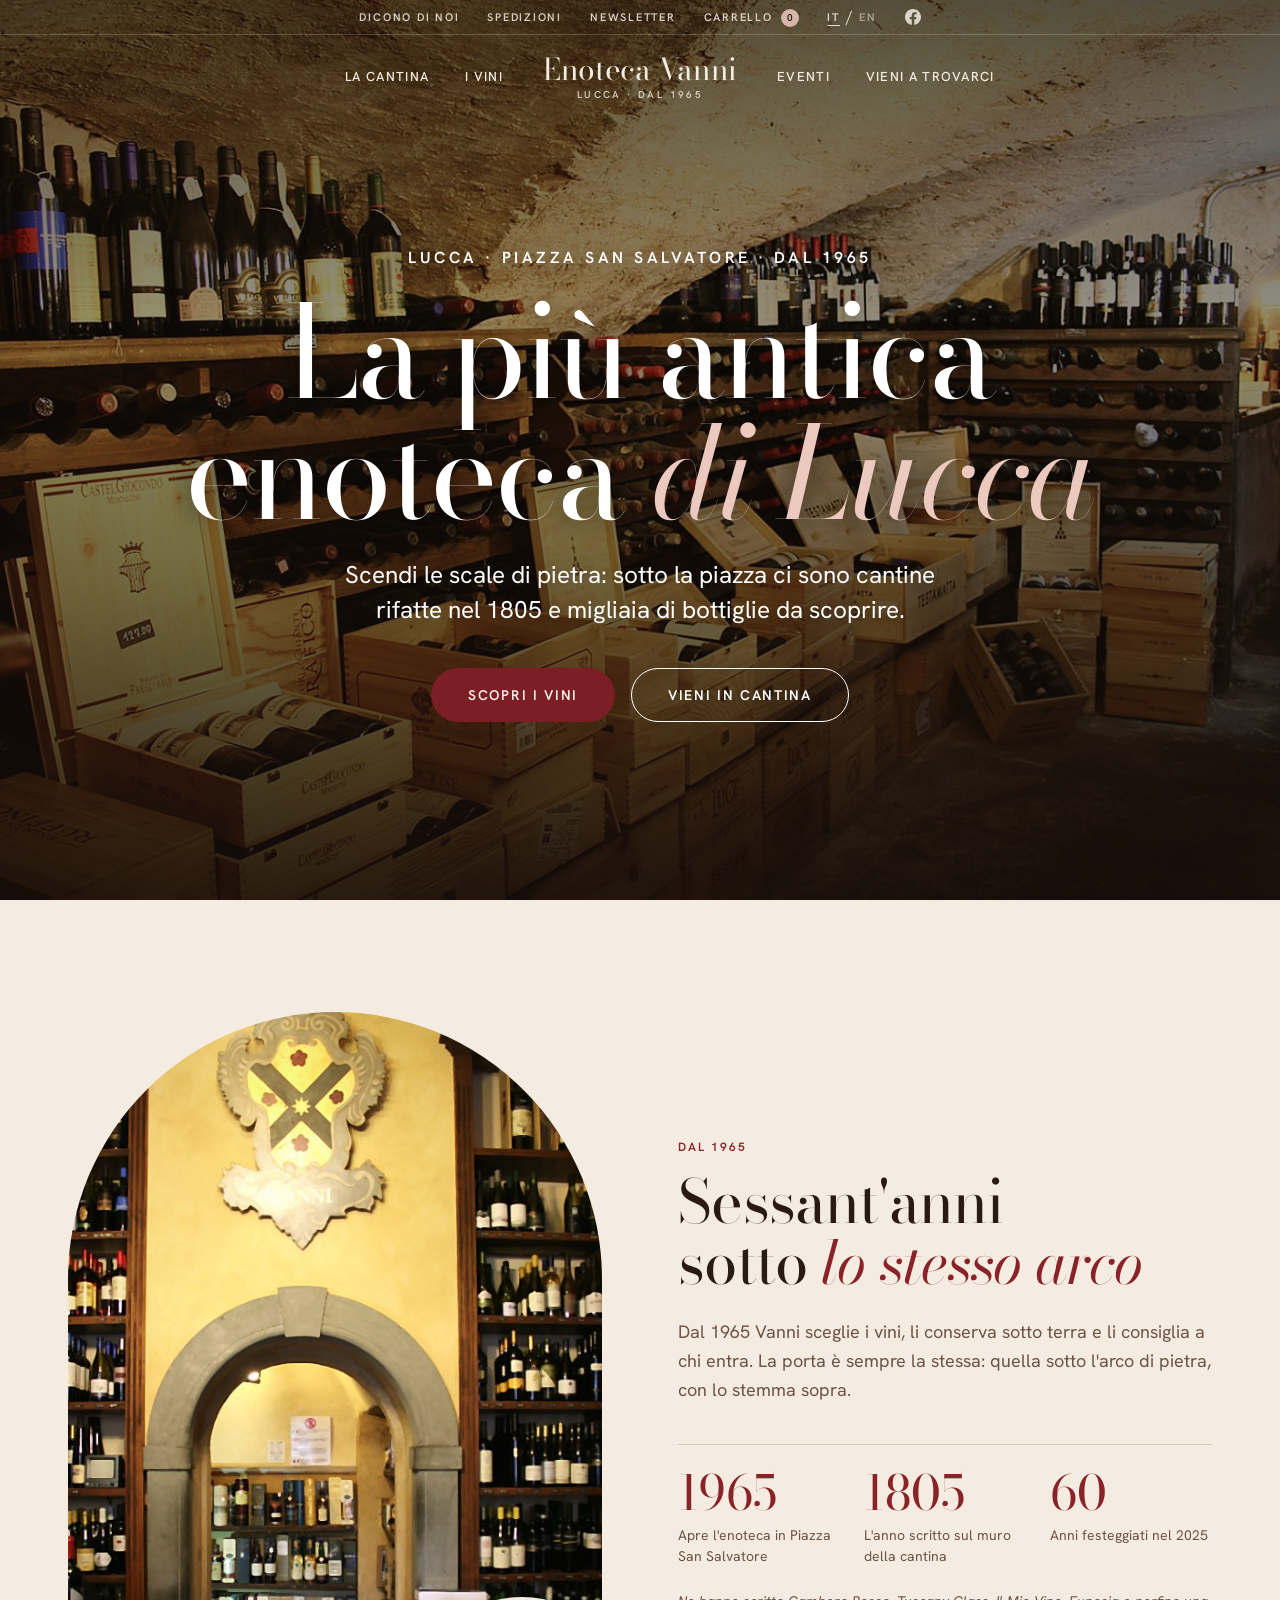
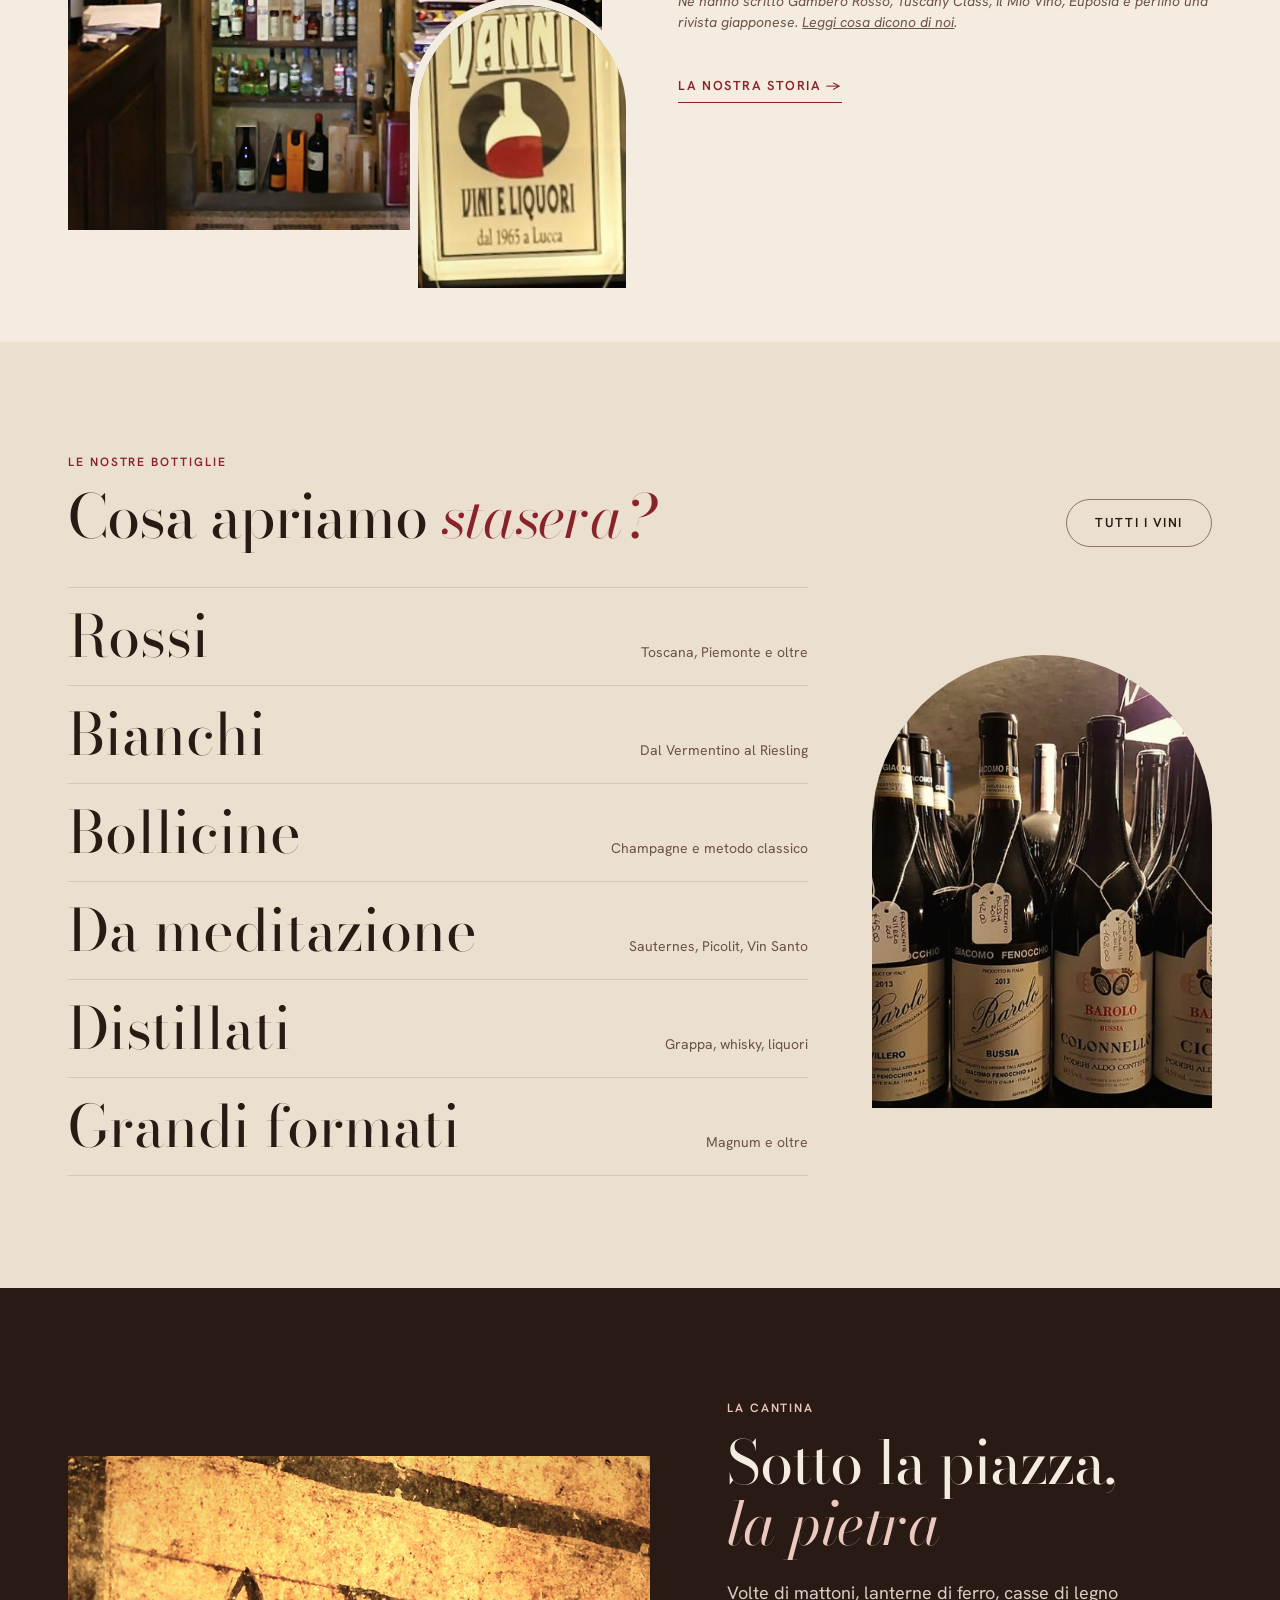
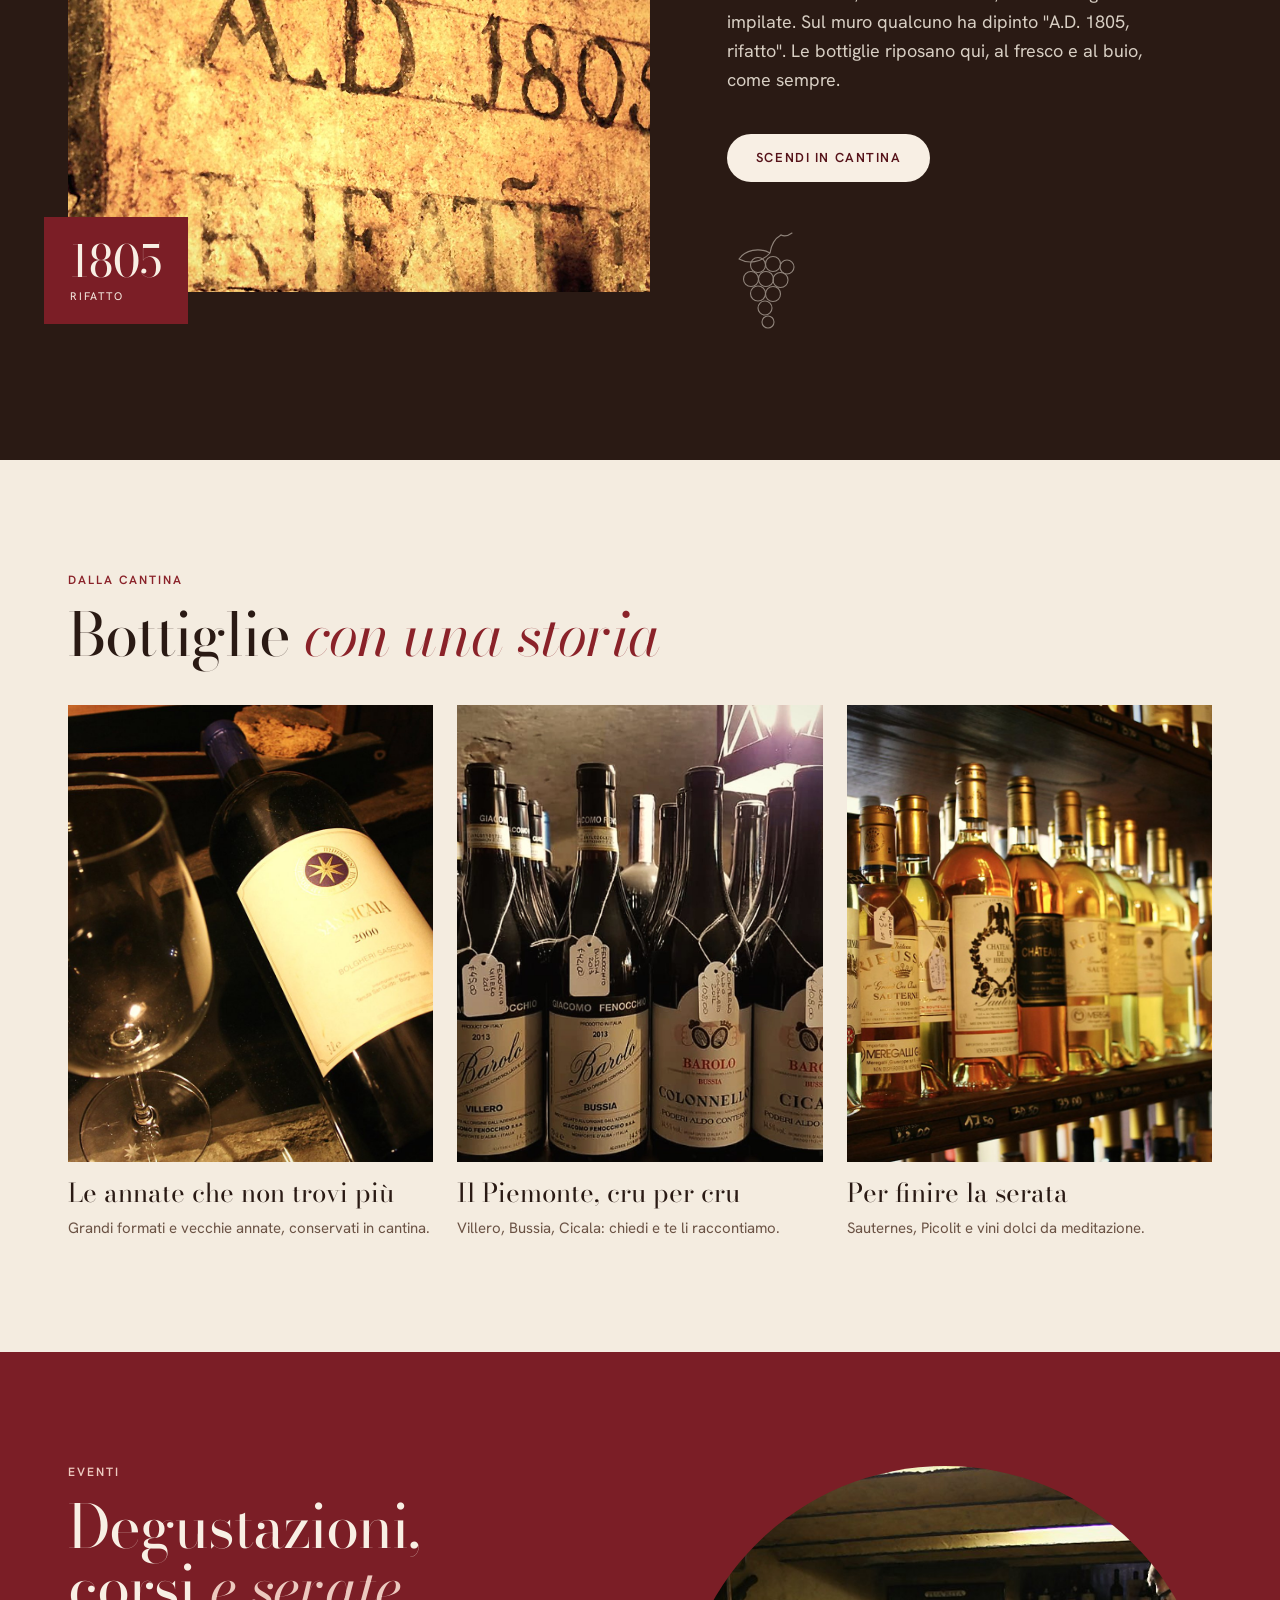
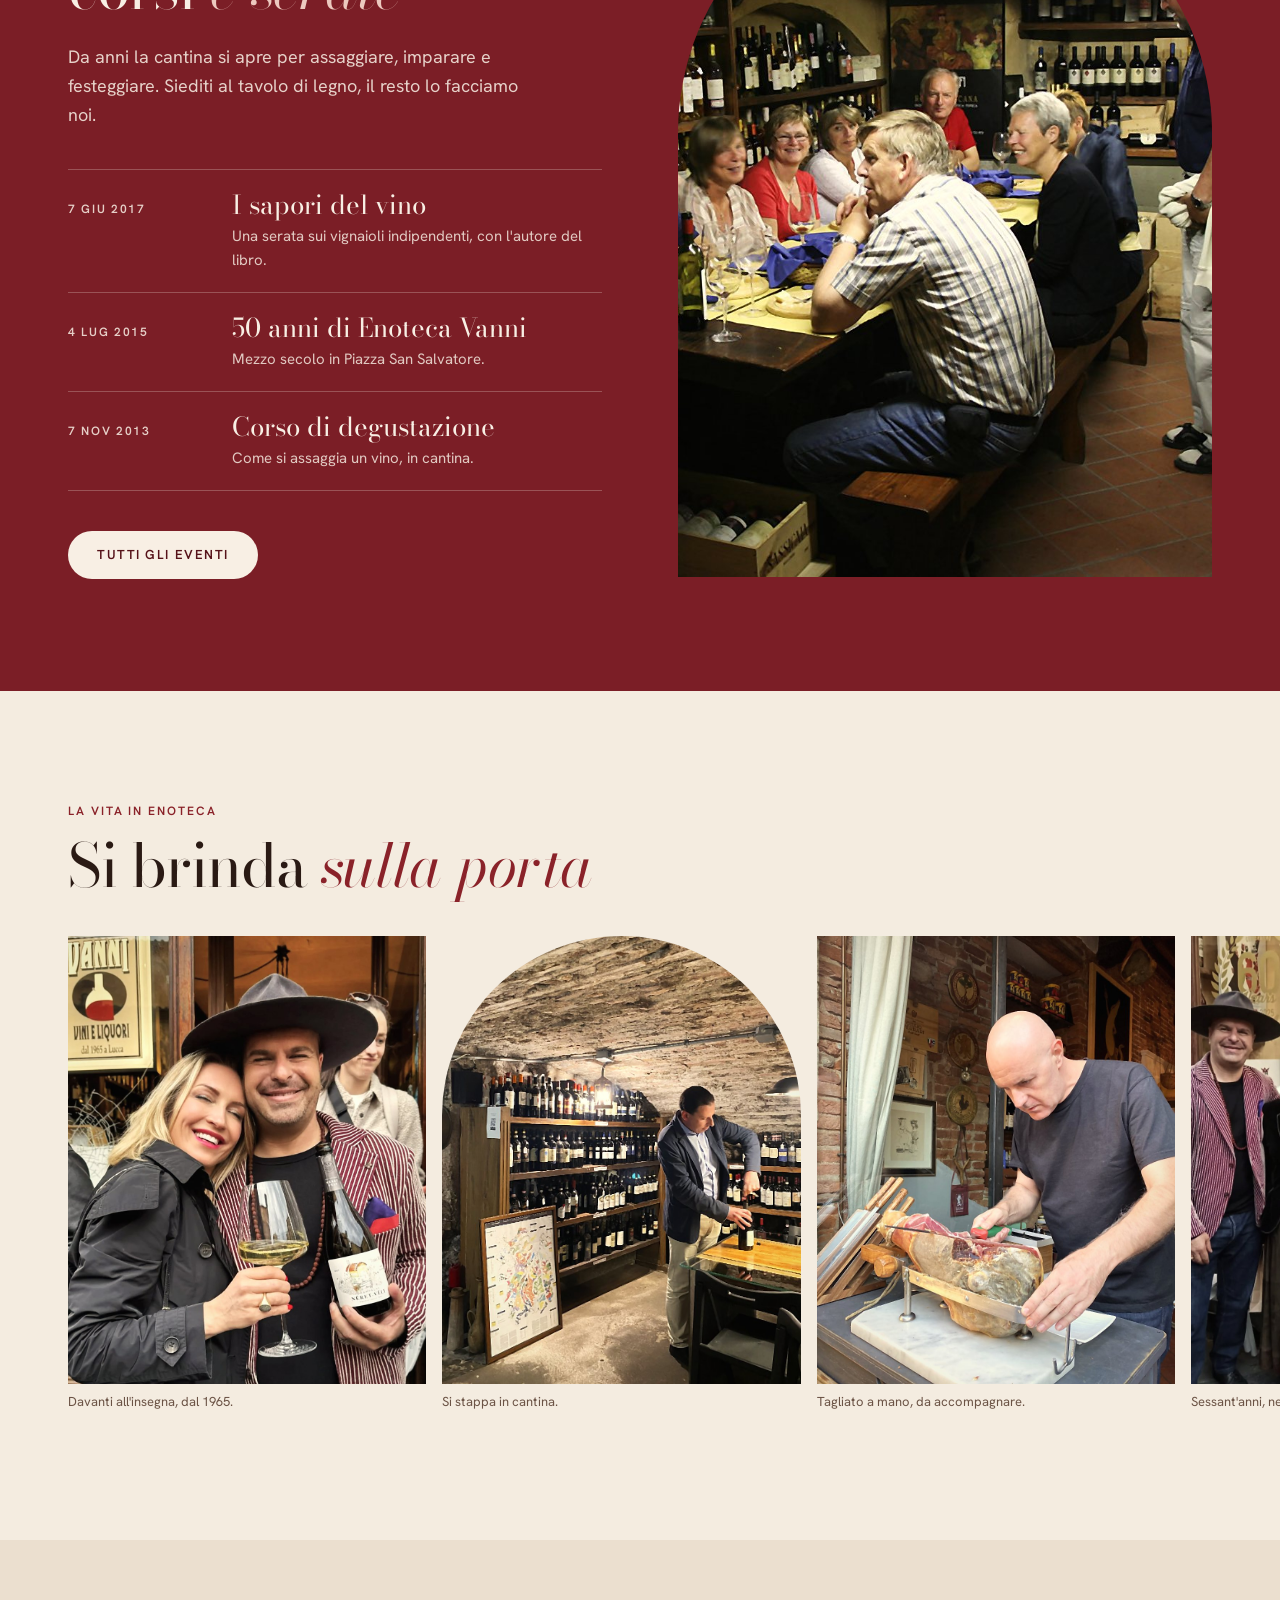
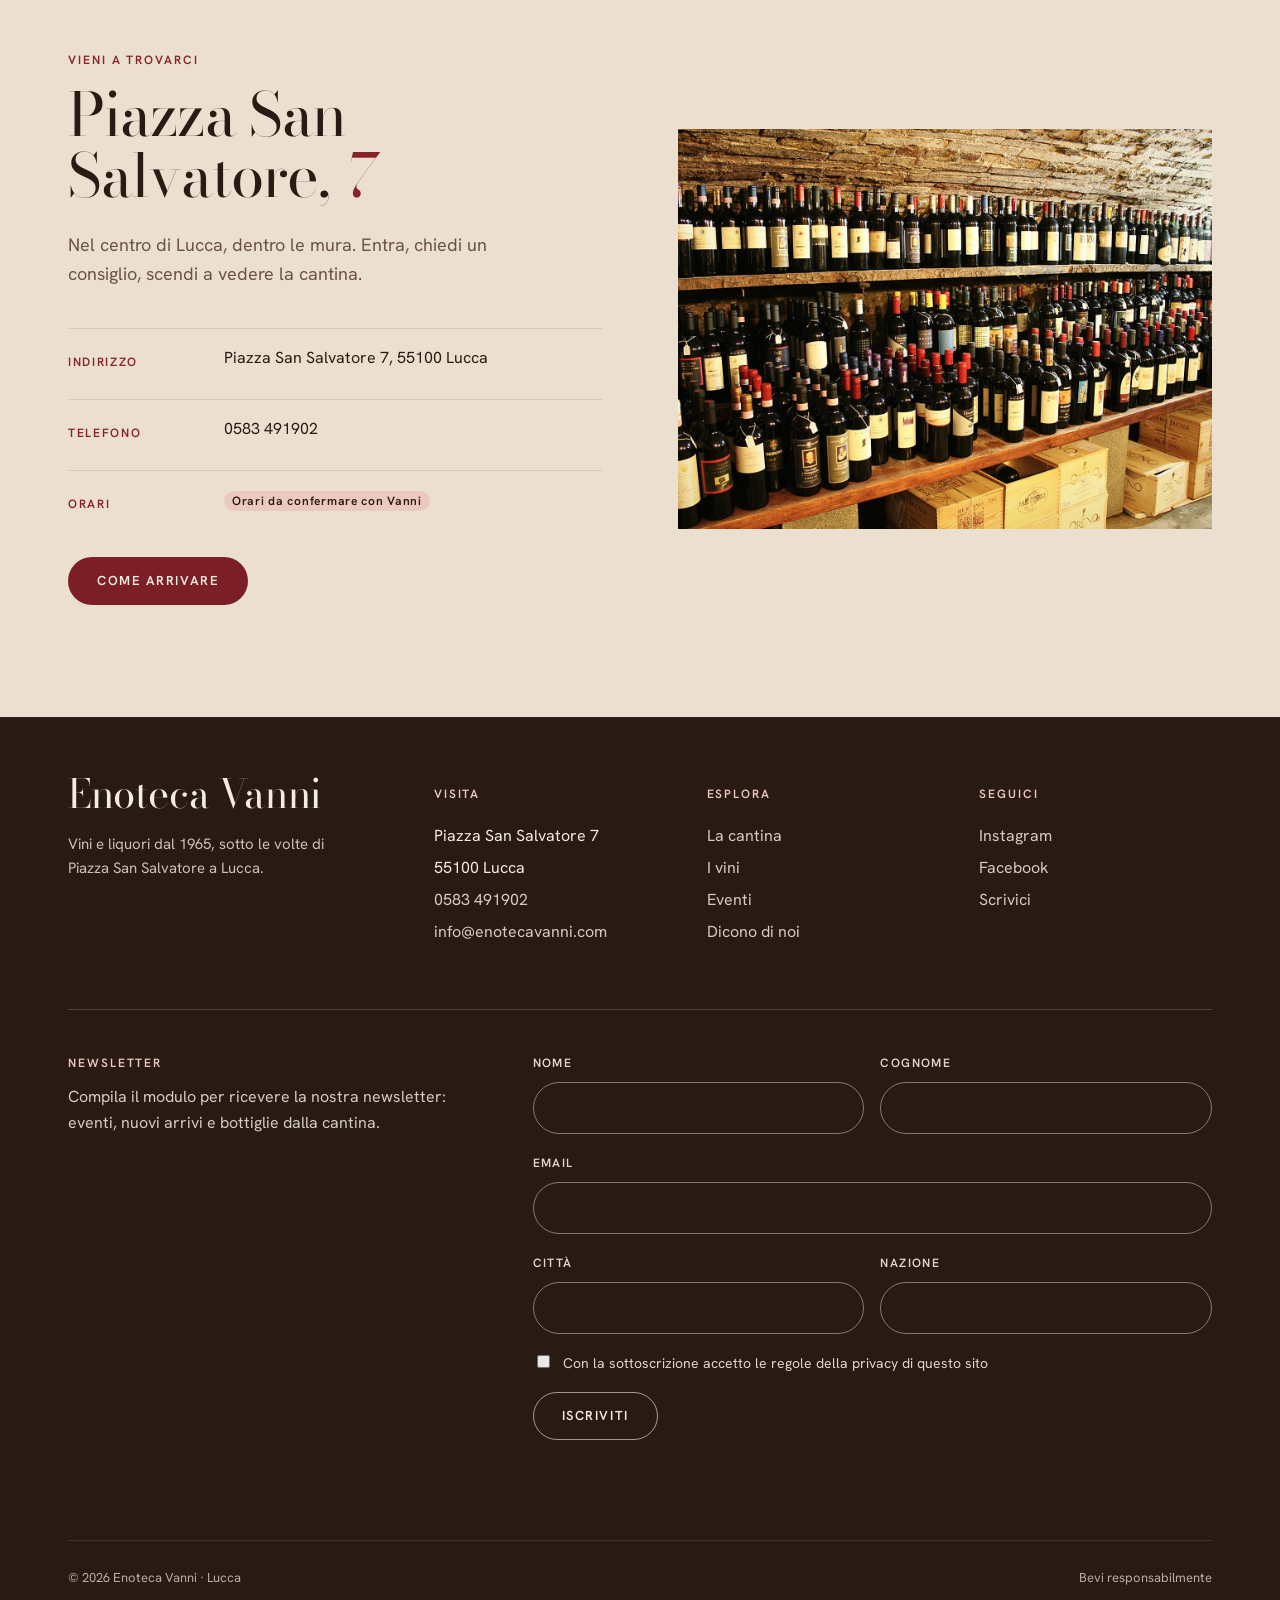
==== index.html @ 13c8f521 "Enoteca Vanni website" ====
<!DOCTYPE html>

<html lang="it" translate="no">
<head>
<meta charset="utf-8"/>
<meta content="width=device-width, initial-scale=1" name="viewport"/><meta content="notranslate" name="google"/>
<title data-t="t1">Enoteca Vanni · La più antica enoteca di Lucca, dal 1965</title>
<meta content="Vini e liquori dal 1965 in Piazza San Salvatore, Lucca. Cantine sotterranee rifatte nel 1805, degustazioni ed eventi." data-ta-content="t2" name="description"/>
<meta content="#2a1a14" name="theme-color"/>
<link href="https://fonts.googleapis.com" rel="preconnect"/><link crossorigin="" href="https://fonts.gstatic.com" rel="preconnect"/><link href="https://fonts.googleapis.com/css2?family=Bodoni+Moda:ital,opsz,wght@0,6..96,400..600;1,6..96,400..600&amp;family=Hanken+Grotesk:wght@400;500;600&amp;display=swap" rel="stylesheet"/>
<link href="css/styles.css?v=7" rel="stylesheet"/>
</head>
<body>
<a class="sr-only" data-t="t3" href="#main">Vai al contenuto</a>
<header class="site-header">
<div class="topbar">
<div class="wrap">
<a data-t="t4" href="dicono-di-noi.html">Dicono di noi</a>
<a data-t="t5" href="vini.html#spedizioni">Spedizioni</a>
<a data-t="t6" href="#newsletter">Newsletter</a>
<a class="cart" data-t="t7" href="vini.html#spedizioni">Carrello <span class="cart__count" data-cart-count="">0</span></a>
<span class="langswitch" role="group" aria-label="Language"><a class="lang" href="#" data-lang-set="it" lang="it" title="Italiano">IT</a><span aria-hidden="true">/</span><a class="lang" href="#" data-lang-set="en" lang="en" title="English">EN</a></span>
      <a class="social" href="https://www.facebook.com/people/Enoteca-Vanni/100034903287218/" target="_blank" rel="noopener" aria-label="Facebook" title="Facebook"><svg viewBox="0 0 24 24" width="16" height="16" aria-hidden="true" focusable="false"><path fill="currentColor" d="M24 12.07C24 5.4 18.63 0 12 0S0 5.4 0 12.07c0 6.02 4.39 11.02 10.13 11.93v-8.44H7.08v-3.49h3.05V9.41c0-3.02 1.79-4.69 4.53-4.69 1.31 0 2.69.24 2.69.24v2.97h-1.52c-1.49 0-1.96.93-1.96 1.88v2.26h3.33l-.53 3.49h-2.8V24C19.61 23.09 24 18.09 24 12.07z"/></svg></a>
</div>
</div>
<div class="wrap mainbar">
<nav aria-label="Principale" class="nav" data-ta-aria-label="t10" id="nav">
<div class="nav__side nav__side--left"><a data-t="t11" href="cantina.html">La cantina</a><a data-t="t12" href="vini.html">I vini</a></div>
<div class="nav__side nav__side--right"><a data-t="t13" href="eventi.html">Eventi</a><a data-t="t14" href="visita.html">Vieni a trovarci</a></div>
<div class="nav__util"><a data-t="t4" href="dicono-di-noi.html">Dicono di noi</a><a data-t="t5" href="vini.html#spedizioni">Spedizioni</a><a data-t="t6" href="#newsletter">Newsletter</a><a data-t="t15" href="vini.html#spedizioni">Carrello</a></div>
      <div class="nav__util nav__util--lang"><a class="lang" href="#" data-lang-set="it" lang="it">Italiano</a><a class="lang" href="#" data-lang-set="en" lang="en">English</a><a class="social" href="https://www.facebook.com/people/Enoteca-Vanni/100034903287218/" target="_blank" rel="noopener" aria-label="Facebook"><svg viewBox="0 0 24 24" width="16" height="16" aria-hidden="true" focusable="false"><path fill="currentColor" d="M24 12.07C24 5.4 18.63 0 12 0S0 5.4 0 12.07c0 6.02 4.39 11.02 10.13 11.93v-8.44H7.08v-3.49h3.05V9.41c0-3.02 1.79-4.69 4.53-4.69 1.31 0 2.69.24 2.69.24v2.97h-1.52c-1.49 0-1.96.93-1.96 1.88v2.26h3.33l-.53 3.49h-2.8V24C19.61 23.09 24 18.09 24 12.07z"/></svg></a></div>
</nav>
<a aria-label="Enoteca Vanni, home" class="brand" data-ta-aria-label="t16" href="index.html">
<span class="brand__name" data-t="t17">Enoteca Vanni</span>
<span class="brand__since" data-t="t18">Lucca · dal 1965</span>
</a>
<button aria-controls="nav" aria-expanded="false" aria-label="Menu" class="nav-toggle" data-ta-aria-label="t19"><span></span><span></span><span></span></button>
</div>
</header>
<main id="main">
<section class="hero">
<div aria-hidden="true" class="hero__slides">
<img alt="" class="is-active" src="images/volte-cantina.jpg"/>
<img alt="" src="images/corridoio.jpg"/>
<img alt="" src="images/sassicaia-lanterna.jpg"/>
</div>
<svg aria-hidden="true" class="hero__illus" height="170" style="" width="90"><use href="images/illustrations.svg#lantern"></use></svg>
<div class="hero__inner">
<div class="wrap">
<div class="hero__content">
<p class="eyebrow" data-t="t20">Lucca · Piazza San Salvatore · dal 1965</p>
<h1 class="display-xl" data-t="t21">La più antica enoteca <em>di Lucca</em></h1>
<p class="lede" data-t="t22">Scendi le scale di pietra: sotto la piazza ci sono cantine rifatte nel 1805 e migliaia di bottiglie da scoprire.
          </p>
<div class="btn-row">
<a class="btn btn--primary" data-t="t23" href="vini.html">Scopri i vini</a>
<a class="btn btn--light" data-t="t24" href="cantina.html">Vieni in cantina</a>
</div>
</div>
</div>
</div>
<div class="hero__meta" data-t="t25">Vini e liquori<br/>Cantine A.D. 1805<br/>Degustazioni ed eventi</div>
</section>
<section class="section">
<div class="wrap split">
<div class="arch-pair reveal">
<div class="arch arch--tall"><img alt="L'arco in pietra con lo stemma Vanni, dentro l'enoteca" data-ta-alt="t26" loading="lazy" src="images/arco-stemma.jpg"/></div>
<div class="arch arch--small"><img alt="L'insegna Vanni, vini e liquori dal 1965 a Lucca" data-ta-alt="t27" loading="lazy" src="images/insegna-dettaglio.jpg"/></div>
</div>
<div class="reveal">
<p class="eyebrow" data-t="t28">Dal 1965</p>
<h2 class="display-l" data-t="t29">Sessant'anni sotto <em>lo stesso arco</em></h2>
<div class="body-copy">
<p class="lede" data-t="t30">Dal 1965 Vanni sceglie i vini, li conserva sotto terra e li consiglia a chi entra. La porta è sempre la stessa: quella sotto l'arco di pietra, con lo stemma sopra.</p>
</div>
<dl class="facts">
<div><dt>1965</dt><dd data-t="t31">Apre l'enoteca in Piazza San Salvatore</dd></div>
<div><dt>1805</dt><dd data-t="t32">L'anno scritto sul muro della cantina</dd></div>
<div><dt>60</dt><dd data-t="t33">Anni festeggiati nel 2025</dd></div>
</dl>
<p class="press-note" data-t="t34">Ne hanno scritto Gambero Rosso, Tuscany Class, Il Mio Vino, Euposia e perfino una rivista giapponese. <a href="dicono-di-noi.html">Leggi cosa dicono di noi</a>.</p>
<div class="btn-row"><a class="link" data-t="t35" href="cantina.html">La nostra storia →</a></div>
</div>
</div>
</section>
<section class="section section--sunken">
<div class="wrap">
<div class="section-head reveal">
<div>
<p class="eyebrow" data-t="t36">Le nostre bottiglie</p>
<h2 class="display-l" data-t="t37">Cosa apriamo <em>stasera?</em></h2>
</div>
<a class="btn btn--outline" data-t="t38" href="vini.html">Tutti i vini</a>
</div>
<div class="collections">
<ul class="collections__list">
<li><a data-alt="Barolo con i cartellini scritti a mano" data-img="images/barolo.jpg" href="vini.html#rossi"><span class="collections__name" data-t="t39">Rossi</span><span class="collections__note" data-t="t40">Toscana, Piemonte e oltre</span></a></li>
<li><a data-alt="Scaffali di bianchi" data-img="images/bianchi.jpg" href="vini.html#bianchi"><span class="collections__name" data-t="t41">Bianchi</span><span class="collections__note" data-t="t42">Dal Vermentino al Riesling</span></a></li>
<li><a data-alt="Un brindisi con Champagne davanti all'enoteca" data-img="images/insegna-1965.jpg" href="vini.html#bollicine"><span class="collections__name" data-t="t43">Bollicine</span><span class="collections__note" data-t="t44">Champagne e metodo classico</span></a></li>
<li><a data-alt="Sauternes e vini dolci" data-img="images/sauternes.jpg" href="vini.html#meditazione"><span class="collections__name" data-t="t45">Da meditazione</span><span class="collections__note" data-t="t46">Sauternes, Picolit, Vin Santo</span></a></li>
<li><a data-alt="Botti di whisky e casse di legno in cantina" data-img="images/botti-e-casse.jpg" href="vini.html#distillati"><span class="collections__name" data-t="t47">Distillati</span><span class="collections__note" data-t="t48">Grappa, whisky, liquori</span></a></li>
<li><a data-alt="Un grande formato di Sassoalloro" data-img="images/grande-formato.jpg" href="vini.html#grandi-formati"><span class="collections__name" data-t="t49">Grandi formati</span><span class="collections__note" data-t="t50">Magnum e oltre</span></a></li>
</ul>
<div class="collections__preview">
<div class="arch"><img alt="Barolo con i cartellini scritti a mano" data-preview="" data-ta-alt="t51" loading="lazy" src="images/barolo.jpg"/></div>
</div>
</div>
</div>
</section>
<section class="section section--dark cellar">
<div class="wrap split split--wide-left">
<div class="cellar__img reveal">
<img alt="La scritta A.D. 1805 dipinta sul muro della cantina" data-ta-alt="t52" loading="lazy" src="images/cantina-1805.jpg"/>
<div class="cellar__stamp" data-t="t53">1805<small>Rifatto</small></div>
</div>
<div class="reveal">
<p class="eyebrow" data-t="t11">La cantina</p>
<h2 class="display-l" data-t="t54">Sotto la piazza, <em>la pietra</em></h2>
<p class="lede" data-t="t55">Volte di mattoni, lanterne di ferro, casse di legno impilate. Sul muro qualcuno ha dipinto "A.D. 1805, rifatto". Le bottiglie riposano qui, al fresco e al buio, come sempre.</p>
<div class="btn-row"><a class="btn btn--primary" data-t="t56" href="cantina.html">Scendi in cantina</a></div>
<svg aria-hidden="true" class="illus" height="110" style="margin-top:48px" width="80"><use href="images/illustrations.svg#grapes"></use></svg>
</div>
</div>
</section>
<section class="section">
<div class="wrap">
<div class="section-head reveal">
<div>
<p class="eyebrow" data-t="t57">Dalla cantina</p>
<h2 class="display-l" data-t="t58">Bottiglie <em>con una storia</em></h2>
</div>
</div>
<div class="grid-3">
<a class="story-card reveal" href="vini.html#rossi">
<div class="story-card__img"><img alt="Sassicaia 2000 in grande formato con un calice" data-ta-alt="t59" loading="lazy" src="images/sassicaia-2000.jpg"/></div>
<h3 data-t="t60">Le annate che non trovi più</h3>
<p data-t="t61">Grandi formati e vecchie annate, conservati in cantina.</p>
</a>
<a class="story-card reveal" href="vini.html#rossi">
<div class="story-card__img"><img alt="Barolo di Fenocchio e Aldo Conterno" data-ta-alt="t62" loading="lazy" src="images/barolo.jpg"/></div>
<h3 data-t="t63">Il Piemonte, cru per cru</h3>
<p data-t="t64">Villero, Bussia, Cicala: chiedi e te li raccontiamo.</p>
</a>
<a class="story-card reveal" href="vini.html#meditazione">
<div class="story-card__img"><img alt="Sauternes e Picolit sullo scaffale" data-ta-alt="t65" loading="lazy" src="images/sauternes.jpg"/></div>
<h3 data-t="t66">Per finire la serata</h3>
<p data-t="t67">Sauternes, Picolit e vini dolci da meditazione.</p>
</a>
</div>
</div>
</section>
<section class="section section--vino">
<div class="wrap split">
<div class="reveal">
<p class="eyebrow" data-t="t13">Eventi</p>
<h2 class="display-l" data-t="t68">Degustazioni, corsi <em>e serate</em></h2>
<p class="lede" data-t="t69">Da anni la cantina si apre per assaggiare, imparare e festeggiare. Siediti al tavolo di legno, il resto lo facciamo noi.</p>
<ul class="event-list">
<li><time data-t="t70" datetime="2017-06-07">7 giu 2017</time><div><h3 data-t="t71">I sapori del vino</h3><p data-t="t72">Una serata sui vignaioli indipendenti, con l'autore del libro.</p></div></li>
<li><time data-t="t73" datetime="2015-07-04">4 lug 2015</time><div><h3 data-t="t74">50 anni di Enoteca Vanni</h3><p data-t="t75">Mezzo secolo in Piazza San Salvatore.</p></div></li>
<li><time data-t="t76" datetime="2013-11-07">7 nov 2013</time><div><h3 data-t="t77">Corso di degustazione</h3><p data-t="t78">Come si assaggia un vino, in cantina.</p></div></li>
</ul>
<div class="btn-row"><a class="btn btn--primary" data-t="t79" href="eventi.html">Tutti gli eventi</a></div>
</div>
<div class="reveal">
<div class="arch"><img alt="Una degustazione al tavolo in cantina" data-ta-alt="t80" loading="lazy" src="images/degustazione.jpg"/></div>
</div>
</div>
</section>
<section class="section">
<div class="wrap reveal">
<p class="eyebrow" data-t="t81">La vita in enoteca</p>
<h2 class="display-l" data-t="t82" style="margin-bottom:40px">Si brinda <em>sulla porta</em></h2>
</div>
<div class="strip reveal">
<figure><img alt="Un brindisi davanti all'insegna dal 1965" data-ta-alt="t83" loading="lazy" src="images/insegna-1965.jpg"/><figcaption data-t="t84">Davanti all'insegna, dal 1965.</figcaption></figure>
<figure><img alt="Si stappa una bottiglia in cantina" data-ta-alt="t85" loading="lazy" src="images/stappatura.jpg"/><figcaption data-t="t86">Si stappa in cantina.</figcaption></figure>
<figure><img alt="Prosciutto tagliato a mano" data-ta-alt="t87" loading="lazy" src="images/prosciutto.jpg"/><figcaption data-t="t88">Tagliato a mano, da accompagnare.</figcaption></figure>
<figure><img alt="Amici dell'enoteca davanti alla vetrina dei 60 anni" data-ta-alt="t89" loading="lazy" src="images/sessanta-anni.jpg"/><figcaption data-t="t90">Sessant'anni, nel 2025.</figcaption></figure>
<figure><img alt="Un calice di rosso con un piatto di carpaccio" data-ta-alt="t91" loading="lazy" src="images/carpaccio.jpg"/><figcaption data-t="t92">Un calice e qualcosa da mangiare.</figcaption></figure>
<figure><img alt="Bottiglie antiche e fiaschi impolverati" data-ta-alt="t93" loading="lazy" src="images/bottiglie-antiche.jpg"/><figcaption data-t="t94">Le bottiglie più vecchie della casa.</figcaption></figure>
</div>
</section>
<section class="section section--sunken">
<div class="wrap split">
<div class="reveal">
<p class="eyebrow" data-t="t14">Vieni a trovarci</p>
<h2 class="display-l" data-t="t95">Piazza San Salvatore, <em>7</em></h2>
<p class="lede" data-t="t96">Nel centro di Lucca, dentro le mura. Entra, chiedi un consiglio, scendi a vedere la cantina.</p>
<dl class="info-list">
<div><dt data-t="t97">Indirizzo</dt><dd data-t="t98">Piazza San Salvatore 7, 55100 Lucca</dd></div>
<div><dt data-t="t99">Telefono</dt><dd>0583 491902</dd></div>
<div><dt data-t="t100">Orari</dt><dd><span class="todo" data-t="t101">Orari da confermare con Vanni</span></dd></div>
</dl>
<div class="btn-row"><a class="btn btn--primary" data-t="t102" href="visita.html">Come arrivare</a></div>
</div>
<div class="reveal"><img alt="Lo scaffale dei rossi sotto la volta in pietra" data-ta-alt="t103" loading="lazy" src="images/scaffale-rossi.jpg" style="width:100%;aspect-ratio:4/3;object-fit:cover"/></div>
</div>
</section>
</main>
<footer class="site-footer">
<div class="wrap">
<div class="footer-grid">
<div class="footer-brand">
<span class="brand__name" data-t="t17">Enoteca Vanni</span>
<p data-t="t104">Vini e liquori dal 1965, sotto le volte di Piazza San Salvatore a Lucca.</p>
</div>
<div>
<h4 data-t="t105">Visita</h4>
<ul>
<li data-t="t106">Piazza San Salvatore 7</li>
<li data-t="t107">55100 Lucca</li>
<li><a href="tel:+390583491902">0583 491902</a></li>
<li><a data-t="t108" href="mailto:info@enotecavanni.com">info@enotecavanni.com</a></li>
</ul>
</div>
<div>
<h4 data-t="t109">Esplora</h4>
<ul>
<li><a data-t="t11" href="cantina.html">La cantina</a></li>
<li><a data-t="t12" href="vini.html">I vini</a></li>
<li><a data-t="t13" href="eventi.html">Eventi</a></li>
<li><a data-t="t4" href="dicono-di-noi.html">Dicono di noi</a></li>
</ul>
</div>
<div>
<h4 data-t="t110">Seguici</h4>
<ul>
<li><a data-t="t111" href="#">Instagram</a></li>
<li><a data-t="t112" href="#">Facebook</a></li>
<li><a data-t="t113" href="visita.html#contatti">Scrivici</a></li>
</ul>
</div>
</div>
<div class="newsletter" id="newsletter">
<div>
<h4 data-t="t6">Newsletter</h4>
<p data-t="t114">Compila il modulo per ricevere la nostra newsletter: eventi, nuovi arrivi e bottiglie dalla cantina.</p>
</div>
<form class="newsletter__form" data-newsletter="" novalidate="">
<label><span data-t="t115">Nome</span><input autocomplete="given-name" name="nome" type="text"/></label>
<label><span data-t="t116">Cognome</span><input autocomplete="family-name" name="cognome" type="text"/></label>
<label class="nl-wide"><span data-t="t117">Email</span><input autocomplete="email" name="email" required="" type="email"/></label>
<label><span data-t="t118">Città</span><input autocomplete="address-level2" name="citta" type="text"/></label>
<label><span data-t="t119">Nazione</span><input autocomplete="country-name" name="nazione" type="text"/></label>
<label class="nl-check"><input name="privacy" required="" type="checkbox"/><span data-t="t120"> Con la sottoscrizione accetto le regole della privacy di questo sito</span></label>
<div class="nl-wide"><button class="btn btn--light" data-t="t121" type="submit">Iscriviti</button></div>
<p class="newsletter__msg nl-wide" data-newsletter-msg="" role="status"></p>
</form>
</div>
<div class="footer-base">
<span data-t="t122">© <span data-year="">2026</span> Enoteca Vanni · Lucca</span>
<span data-t="t123">Bevi responsabilmente</span>
</div>
</div>
</footer>
<script src="js/i18n.js?v=7"></script>
<script src="js/main.js?v=7"></script>
</body>
</html>
---- css/styles.css ----
/* Enoteca Vanni, site styles. Tokens match the Enoteca Vanni brand guideline. */
:root {
  --bg: #f4ece0;
  --bg-raised: #fbf7f0;
  --bg-sunken: #ebdfcf;
  --bg-inverse: #2a1a14;
  --ink: #2a1a14;
  --ink-muted: #6b5345;
  --ink-inverse: #f4ece0;
  --vino: #7b1e26;
  --vino-deep: #561219;
  --vino-text: #8a2229;
  --rosso: #a3272c;
  --rosato: #ecc9bf;
  --candela: #b98543;
  --on-vino: #f8efe4;
  --line: #d8c8b3;
  --line-strong: #8f7563;
  --focus: #a3272c;
  --shadow-lift: 0 12px 32px rgba(42, 26, 20, .12);

  --space-1: 4px; --space-2: 8px; --space-3: 16px; --space-4: 24px;
  --space-5: 40px; --space-6: 64px; --space-7: 112px;
  --radius-sm: 4px; --radius-arch: 999px;

  --font-display: "Bodoni Moda", "Didot", Georgia, serif;
  --font-sans: "Hanken Grotesk", "Helvetica Neue", Arial, sans-serif;
  --wrap: 1240px;
  --gutter: clamp(16px, 4vw, 48px);
  --section: clamp(64px, 9vw, 112px);
}

*, *::before, *::after { box-sizing: border-box; }
html { scroll-behavior: smooth; -webkit-text-size-adjust: 100%; }
body {
  margin: 0; background: var(--bg); color: var(--ink);
  font-family: var(--font-sans); font-size: 16px; line-height: 26px;
  -webkit-font-smoothing: antialiased; overflow-x: hidden;
}
img { display: block; max-width: 100%; height: auto; }
a { color: inherit; }
:focus-visible { outline: 2px solid var(--focus); outline-offset: 2px; }
.sr-only { position: absolute; width: 1px; height: 1px; overflow: hidden; clip: rect(0 0 0 0); white-space: nowrap; }

.wrap { max-width: var(--wrap); margin: 0 auto; padding: 0 var(--gutter); }
.section { padding: var(--section) 0; }
.section--sunken { background: var(--bg-sunken); }
.section--dark { background: var(--bg-inverse); color: var(--ink-inverse); }
.section--vino { background: var(--vino); color: var(--on-vino); }

/* ---------- Type ---------- */
.eyebrow {
  font-family: var(--font-sans); font-size: 12px; line-height: 16px; font-weight: 600;
  letter-spacing: .16em; text-transform: uppercase; color: var(--vino-text); margin: 0 0 var(--space-3);
}
.section--dark .eyebrow, .section--vino .eyebrow, .hero .eyebrow, .page-hero .eyebrow { color: var(--rosato); }
.display-xl, .display-l, .display-m {
  font-family: var(--font-display); font-weight: 400; margin: 0; text-wrap: balance;
}
.display-xl { font-size: clamp(52px, 8.2vw, 104px); line-height: .95; letter-spacing: -.02em; }
.display-l { font-size: clamp(38px, 5vw, 60px); line-height: 1.02; letter-spacing: -.015em; }
.display-m { font-size: clamp(28px, 3vw, 36px); line-height: 1.1; }
.display-xl em, .display-l em, .display-m em { font-style: italic; color: var(--vino-text); }
.section--dark em, .section--vino em, .hero em, .page-hero em { color: var(--rosato) !important; }
.lede { font-size: 18px; line-height: 29px; color: var(--ink-muted); max-width: 46ch; margin: var(--space-4) 0 0; }
.section--dark .lede, .section--vino .lede { color: inherit; opacity: .86; }
.en { display: block; font-size: 14px; line-height: 21px; color: var(--ink-muted); margin-top: var(--space-2); font-style: italic; }
.section--dark .en, .section--vino .en, .hero .en, .page-hero .en { color: inherit; opacity: .7; }
p { margin: 0 0 var(--space-3); }
.body-copy p { max-width: 62ch; }

/* ---------- Buttons ---------- */
.btn {
  display: inline-flex; align-items: center; justify-content: center; gap: var(--space-2);
  font-family: var(--font-sans); font-size: 13px; line-height: 16px; font-weight: 600;
  letter-spacing: .12em; text-transform: uppercase; text-decoration: none;
  padding: 15px 28px; border-radius: var(--radius-arch); border: 1px solid transparent; cursor: pointer;
  transition: background-color .2s ease, color .2s ease, border-color .2s ease;
}
.btn--primary { background: var(--vino); color: var(--on-vino); }
.btn--primary:hover { background: var(--vino-deep); }
.btn--outline { color: var(--ink); border-color: var(--line-strong); background: transparent; }
.btn--outline:hover { border-color: var(--ink); }
.btn--light { color: var(--ink-inverse); border-color: rgba(244, 236, 224, .6); background: transparent; }
.btn--light:hover { border-color: var(--ink-inverse); background: rgba(244, 236, 224, .08); }
.section--vino .btn--primary, .section--dark .btn--primary { background: var(--on-vino); color: var(--vino-deep); }
.section--vino .btn--primary:hover, .section--dark .btn--primary:hover { background: var(--rosato); }
.link {
  font-size: 13px; font-weight: 600; letter-spacing: .12em; text-transform: uppercase; text-decoration: none;
  color: var(--vino-text); border-bottom: 1px solid currentColor; padding-bottom: 3px;
}
.link:hover { color: var(--rosso); }
.section--dark .link, .section--vino .link { color: var(--on-vino); }
.btn-row { display: flex; flex-wrap: wrap; gap: var(--space-3); margin-top: var(--space-5); }

/* ---------- Header ---------- */
.site-header {
  position: fixed; inset: 0 0 auto 0; z-index: 50; color: var(--ink-inverse);
  transition: background-color .3s ease, color .3s ease, box-shadow .3s ease;
}
.site-header.is-solid, .site-header--solid { background: var(--bg-raised); color: var(--ink); box-shadow: 0 1px 0 var(--line); }
.topbar { border-bottom: 1px solid rgba(244, 236, 224, .22); transition: border-color .3s ease; }
.is-solid .topbar, .site-header--solid .topbar { border-bottom-color: var(--line); }
.topbar .wrap { display: flex; justify-content: center; align-items: center; gap: 28px; height: 34px; }
.topbar a { text-decoration: none; font-size: 11px; font-weight: 600; letter-spacing: .16em; text-transform: uppercase; opacity: .85; }
.topbar a:hover, .topbar a[aria-current="page"] { opacity: 1; text-decoration: underline; text-underline-offset: 4px; }
.cart__count { display: inline-block; min-width: 18px; padding: 0 5px; margin-left: 4px; border-radius: 999px; background: var(--rosato); color: var(--ink); text-align: center; font-size: 10px; line-height: 18px; letter-spacing: 0; }
.mainbar { display: grid; grid-template-columns: 1fr auto 1fr; align-items: center; height: 84px; column-gap: var(--space-5); }
.brand { text-decoration: none; display: flex; flex-direction: column; align-items: center; text-align: center; line-height: 1; grid-column: 2; grid-row: 1; }
.brand__name { font-family: var(--font-display); font-size: 30px; letter-spacing: -.01em; white-space: nowrap; }
.brand__since { font-size: 10px; font-weight: 600; letter-spacing: .24em; text-transform: uppercase; margin-top: 6px; opacity: .8; }
.nav { display: contents; }
.nav__side { display: flex; align-items: center; gap: 36px; grid-row: 1; }
.nav__side--left { grid-column: 1; justify-content: flex-end; }
.nav__side--right { grid-column: 3; justify-content: flex-start; }
.nav a { text-decoration: none; font-size: 13px; font-weight: 500; letter-spacing: .1em; text-transform: uppercase; padding: 6px 0; border-bottom: 1px solid transparent; white-space: nowrap; }
.nav a:hover, .nav a[aria-current="page"] { border-bottom-color: currentColor; }
.nav__util { display: none; }
.nav-toggle { display: none; background: none; border: 0; color: inherit; padding: 8px; cursor: pointer; }
.nav-toggle span { display: block; width: 24px; height: 1.5px; background: currentColor; margin: 6px 0; transition: transform .25s ease, opacity .25s ease; }

@media (max-width: 1020px) { .nav__side { gap: 22px; } .mainbar { column-gap: var(--space-4); } .nav a { font-size: 12px; letter-spacing: .06em; } }
@media (max-width: 880px) {
  .topbar { display: none; }
  .mainbar { display: flex; justify-content: space-between; height: 76px; }
  .brand { align-items: flex-start; text-align: left; position: relative; z-index: 2; }
  .brand__name { font-size: 26px; }
  .nav-toggle { display: block; position: relative; z-index: 2; }
  .nav {
    display: flex; position: fixed; inset: 0; flex-direction: column; justify-content: center; align-items: center; gap: 28px;
    background: var(--bg-inverse); color: var(--ink-inverse);
    opacity: 0; pointer-events: none; transition: opacity .3s ease;
  }
  .nav__side { flex-direction: column; gap: 22px; }
  .nav a { font-family: var(--font-display); font-size: 34px; text-transform: none; letter-spacing: 0; }
  .nav__util { display: flex; flex-wrap: wrap; justify-content: center; gap: 8px 22px; margin-top: 12px; }
  .nav .nav__util a { font-family: var(--font-sans); font-size: 12px; font-weight: 600; letter-spacing: .16em; text-transform: uppercase; opacity: .75; }
  .nav-open .nav { opacity: 1; pointer-events: auto; }
  .nav-open .site-header { color: var(--ink-inverse); background: transparent; box-shadow: none; }
  .nav-open .nav-toggle span:nth-child(1) { transform: translateY(7.5px) rotate(45deg); }
  .nav-open .nav-toggle span:nth-child(2) { opacity: 0; }
  .nav-open .nav-toggle span:nth-child(3) { transform: translateY(-7.5px) rotate(-45deg); }
  .nav-open { overflow: hidden; }
}

/* ---------- Hero ---------- */
.hero { position: relative; min-height: 100svh; display: flex; align-items: flex-end; color: var(--ink-inverse); background: var(--bg-inverse); overflow: hidden; }
.hero__slides { position: absolute; inset: 0; }
.hero__slides img {
  position: absolute; inset: 0; width: 100%; height: 100%; object-fit: cover;
  opacity: 0; transition: opacity 2.2s ease;
}
.hero__slides img.is-active { opacity: 1; }
.hero::after {
  content: ""; position: absolute; inset: 0; pointer-events: none;
  background: linear-gradient(180deg, rgba(20,12,9,.7) 0%, rgba(20,12,9,.45) 35%, rgba(20,12,9,.6) 65%, rgba(20,12,9,.9) 100%);
}
.hero { align-items: center; }
.hero__inner { position: relative; z-index: 2; width: 100%; padding: 160px 0 clamp(64px, 10vh, 120px); }
.hero__content { max-width: 1100px; margin: 0 auto; text-align: center; text-shadow: 0 2px 24px rgba(0,0,0,.55); }
.hero .display-xl { font-size: clamp(54px, 10vw, 148px); line-height: .94; color: #fff; }
.hero .eyebrow { font-size: clamp(12px, 1.3vw, 16px); line-height: 20px; color: #fff; letter-spacing: .22em; margin-bottom: var(--space-4); }
.hero .lede { color: #fff; opacity: 1; font-size: clamp(18px, 1.9vw, 26px); line-height: 1.45; max-width: 44ch; margin: var(--space-4) auto 0; }
.hero .en { font-size: clamp(14px, 1.3vw, 17px); line-height: 1.4; opacity: .85; }
.hero .btn-row { justify-content: center; }
.hero .btn { font-size: 14px; padding: 18px 36px; text-shadow: none; }
.hero .btn--light { border-color: #fff; color: #fff; }
.hero__meta, .hero__illus { display: none; }

.page-hero { position: relative; padding: clamp(150px, 22vh, 220px) 0 clamp(64px, 9vh, 104px); background: var(--bg-inverse); color: var(--ink-inverse); overflow: hidden; }
.page-hero__bg { position: absolute; inset: 0; width: 100%; height: 100%; object-fit: cover; opacity: .42; }
.page-hero::after { content: ""; position: absolute; inset: 0; background: linear-gradient(90deg, rgba(28,18,14,.75), rgba(28,18,14,.15)); }
.page-hero .wrap { z-index: 1; }
.page-hero .wrap { position: relative; }

/* ---------- Split layouts ---------- */
.split { display: grid; grid-template-columns: 1fr 1fr; gap: clamp(32px, 6vw, 96px); align-items: center; }
.split--wide-left { grid-template-columns: 1.2fr 1fr; }
@media (max-width: 880px) { .split, .split--wide-left { grid-template-columns: 1fr; } }

.arch {
  border-radius: var(--radius-arch) var(--radius-arch) 0 0; overflow: hidden; background: var(--bg-sunken);
  aspect-ratio: 3 / 4; position: relative;
}
.arch img { width: 100%; height: 100%; object-fit: cover; }
.arch--tall { aspect-ratio: 3 / 4.6; }
.arch-pair { position: relative; }
.arch-pair .arch--small { position: absolute; width: 42%; right: -6%; bottom: -8%; border: 8px solid var(--bg); aspect-ratio: 3 / 4; }
@media (max-width: 880px) { .arch-pair { max-width: 460px; } .arch-pair .arch--small { right: 0; } }

.facts { display: grid; grid-template-columns: repeat(3, 1fr); gap: var(--space-4); margin-top: var(--space-5); border-top: 1px solid var(--line); padding-top: var(--space-4); }
.facts dt { font-family: var(--font-display); font-size: clamp(36px, 4vw, 48px); line-height: 1; color: var(--vino-text); }
.facts dd { margin: var(--space-2) 0 0; font-size: 14px; line-height: 21px; color: var(--ink-muted); }

/* ---------- Collections list ---------- */
.collections { display: grid; grid-template-columns: 1fr 340px; gap: var(--space-6); align-items: center; }
.collections__list { list-style: none; margin: 0; padding: 0; border-top: 1px solid var(--line); }
.collections__list li { border-bottom: 1px solid var(--line); }
.collections__list a {
  display: flex; align-items: baseline; justify-content: space-between; gap: var(--space-4);
  padding: 18px 0; text-decoration: none;
}
.collections__name { font-family: var(--font-display); font-size: clamp(32px, 4.6vw, 58px); line-height: 1.05; transition: color .2s ease, transform .3s ease; }
.collections__note { font-size: 14px; color: var(--ink-muted); text-align: right; }
.collections__list a:hover .collections__name, .collections__list a:focus-visible .collections__name { color: var(--vino-text); font-style: italic; transform: translateX(8px); }
.collections__preview { position: sticky; top: 120px; }
.collections__preview .arch img { transition: opacity .35s ease; }
@media (max-width: 880px) {
  .collections { grid-template-columns: 1fr; }
  .collections__preview { display: none; }
}

/* ---------- Cards ---------- */
.grid-3 { display: grid; grid-template-columns: repeat(3, 1fr); gap: var(--space-4); }
.grid-4 { display: grid; grid-template-columns: repeat(4, 1fr); gap: var(--space-4); }
@media (max-width: 980px) { .grid-4 { grid-template-columns: repeat(2, 1fr); } }
@media (max-width: 760px) { .grid-3 { grid-template-columns: 1fr; } }
@media (max-width: 520px) { .grid-4 { grid-template-columns: 1fr; } }

.story-card { text-decoration: none; display: block; }
.story-card__img { aspect-ratio: 4 / 5; overflow: hidden; background: var(--bg-sunken); }
.story-card__img img { width: 100%; height: 100%; object-fit: cover; transition: transform .8s ease; }
.story-card:hover .story-card__img img { transform: scale(1.04); }
.story-card h3 { font-family: var(--font-display); font-weight: 400; font-size: 26px; line-height: 1.15; margin: var(--space-3) 0 var(--space-2); }
.story-card p { font-size: 15px; line-height: 24px; color: var(--ink-muted); margin: 0; }
.section--dark .story-card p { color: inherit; opacity: .8; }

.cat-card { background: var(--bg-raised); border-radius: var(--radius-sm); overflow: hidden; display: flex; flex-direction: column; text-decoration: none; transition: box-shadow .25s ease, transform .25s ease; }
.cat-card:hover { box-shadow: var(--shadow-lift); transform: translateY(-2px); }
.cat-card__img { aspect-ratio: 4 / 3; overflow: hidden; }
.cat-card__img img { width: 100%; height: 100%; object-fit: cover; }
.cat-card__body { padding: var(--space-4); }
.cat-card h3 { font-family: var(--font-display); font-weight: 400; font-size: 30px; line-height: 1.1; margin: 0 0 var(--space-2); }
.cat-card p { font-size: 15px; line-height: 24px; color: var(--ink-muted); margin: 0; }
.cat-card .tag { display: inline-block; margin-top: var(--space-3); font-size: 11px; font-weight: 600; letter-spacing: .14em; text-transform: uppercase; background: var(--rosato); color: var(--ink); padding: 4px 10px; border-radius: var(--radius-arch); }

/* ---------- Dark cellar band ---------- */
.cellar { position: relative; }
.cellar__img { position: relative; }
.cellar__img img { width: 100%; aspect-ratio: 4 / 3; object-fit: cover; }
.cellar__stamp { position: absolute; left: -24px; bottom: -32px; background: var(--vino); color: var(--on-vino); padding: 22px 26px; font-family: var(--font-display); font-size: 44px; line-height: 1; }
.cellar__stamp small { display: block; font-family: var(--font-sans); font-size: 11px; letter-spacing: .16em; text-transform: uppercase; margin-top: 8px; }
.illus { color: currentColor; opacity: .5; }
@media (max-width: 880px) { .cellar__stamp { left: 12px; bottom: -24px; font-size: 34px; } .cellar__img { margin-bottom: 24px; } }

/* ---------- Events ---------- */
.event-list { list-style: none; padding: 0; margin: var(--space-5) 0 0; border-top: 1px solid rgba(248, 239, 228, .25); }
.event-list li { display: grid; grid-template-columns: 140px 1fr; gap: var(--space-4); padding: 20px 0; border-bottom: 1px solid rgba(248, 239, 228, .25); }
.event-list time { font-size: 12px; font-weight: 600; letter-spacing: .14em; text-transform: uppercase; padding-top: 6px; opacity: .85; }
.event-list h3 { font-family: var(--font-display); font-weight: 400; font-size: 26px; line-height: 1.15; margin: 0 0 4px; }
.event-list p { font-size: 15px; line-height: 24px; margin: 0; opacity: .82; }
.event-list--light { border-top-color: var(--line); }
.event-list--light li { border-bottom-color: var(--line); }
.event-list--light time { color: var(--vino-text); opacity: 1; }
.event-list--light p { color: var(--ink-muted); opacity: 1; }
@media (max-width: 600px) { .event-list li { grid-template-columns: 1fr; gap: 4px; } }

.event-types { display: grid; grid-template-columns: repeat(4, 1fr); gap: var(--space-4); margin-top: var(--space-5); }
.event-type { border-top: 1px solid var(--line-strong); padding-top: var(--space-3); }
.event-type h3 { font-family: var(--font-display); font-weight: 400; font-size: 26px; margin: 0 0 var(--space-2); }
.event-type p { font-size: 15px; line-height: 24px; color: var(--ink-muted); margin: 0; }
@media (max-width: 880px) { .event-types { grid-template-columns: 1fr 1fr; } }
@media (max-width: 520px) { .event-types { grid-template-columns: 1fr; } }

.notice { background: var(--bg-raised); border: 1px solid var(--line); padding: var(--space-5); text-align: center; }
.notice .display-m { margin-bottom: var(--space-3); }

/* ---------- Gallery strip ---------- */
.strip { display: flex; gap: var(--space-3); overflow-x: auto; scroll-snap-type: x mandatory; padding: 0 var(--gutter) var(--space-3) max(var(--gutter), calc((100vw - var(--wrap)) / 2 + var(--gutter))); scroll-padding-left: max(var(--gutter), calc((100vw - var(--wrap)) / 2 + var(--gutter))); scrollbar-width: thin; }
.strip figure { margin: 0; flex: 0 0 auto; width: clamp(240px, 28vw, 360px); scroll-snap-align: start; }
.strip img { width: 100%; aspect-ratio: 4 / 5; object-fit: cover; }
.strip figcaption { font-size: 13px; line-height: 20px; color: var(--ink-muted); margin-top: var(--space-2); }
.strip figure:nth-child(3n+2) img { border-radius: var(--radius-arch) var(--radius-arch) 0 0; }

/* ---------- Timeline ---------- */
.timeline { list-style: none; margin: var(--space-6) 0 0; padding: 0; }
.timeline li { display: grid; grid-template-columns: 220px 1fr 1fr; gap: var(--space-5); padding: var(--space-5) 0; border-top: 1px solid var(--line); align-items: start; }
.timeline .year { font-family: var(--font-display); font-size: clamp(56px, 7vw, 88px); line-height: .9; color: var(--vino-text); }
.timeline h3 { font-family: var(--font-display); font-weight: 400; font-size: 30px; line-height: 1.1; margin: 0 0 var(--space-3); }
.timeline img { width: 100%; aspect-ratio: 4 / 3; object-fit: cover; }
@media (max-width: 880px) { .timeline li { grid-template-columns: 1fr; gap: var(--space-3); } }

/* ---------- Mosaic ---------- */
.mosaic { display: grid; grid-template-columns: repeat(4, 1fr); grid-auto-rows: 220px; gap: var(--space-3); }
.mosaic figure { margin: 0; overflow: hidden; }
.mosaic img { width: 100%; height: 100%; object-fit: cover; }
.mosaic .tall { grid-row: span 2; }
.mosaic .wide { grid-column: span 2; }
@media (max-width: 760px) { .mosaic { grid-template-columns: 1fr 1fr; grid-auto-rows: 160px; } }

/* ---------- Visit ---------- */
.info-list { margin: var(--space-5) 0 0; display: grid; gap: var(--space-4); }
.info-list div { border-top: 1px solid var(--line); padding-top: var(--space-3); display: grid; grid-template-columns: 140px 1fr; gap: var(--space-3); }
.info-list dt { font-size: 12px; font-weight: 600; letter-spacing: .14em; text-transform: uppercase; color: var(--vino-text); padding-top: 4px; }
.info-list dd { margin: 0; }
.todo { background: var(--rosato); color: var(--ink); font-size: 12px; font-weight: 600; letter-spacing: .06em; padding: 2px 8px; border-radius: var(--radius-arch); white-space: nowrap; }
.map { width: 100%; aspect-ratio: 4 / 3; border: 0; filter: sepia(.35) saturate(.8); }

/* ---------- Footer ---------- */
.site-footer { background: var(--bg-inverse); color: var(--ink-inverse); padding: var(--space-6) 0 var(--space-5); }
.footer-grid { display: grid; grid-template-columns: 1.4fr 1fr 1fr 1fr; gap: var(--space-5); }
.site-footer h4 { font-size: 12px; font-weight: 600; letter-spacing: .16em; text-transform: uppercase; color: var(--rosato); margin: 0 0 var(--space-3); }
.site-footer ul { list-style: none; margin: 0; padding: 0; display: grid; gap: 6px; }
.site-footer a { text-decoration: none; opacity: .85; }
.site-footer a:hover { opacity: 1; text-decoration: underline; }
.footer-brand .brand__name { font-size: 40px; }
.footer-brand p { margin-top: var(--space-3); opacity: .8; max-width: 32ch; font-size: 15px; line-height: 24px; }
.footer-base { margin-top: var(--space-6); padding-top: var(--space-4); border-top: 1px solid rgba(244, 236, 224, .18); display: flex; justify-content: space-between; flex-wrap: wrap; gap: var(--space-3); font-size: 13px; opacity: .7; }
@media (max-width: 880px) { .footer-grid { grid-template-columns: 1fr 1fr; } .footer-brand { grid-column: 1 / -1; } }

/* ---------- Reveal ---------- */
.reveal { opacity: 0; transform: translateY(24px); transition: opacity .9s ease, transform .9s ease; }
.reveal.is-in { opacity: 1; transform: none; }
@media (prefers-reduced-motion: reduce) {
  .reveal { opacity: 1; transform: none; transition: none; }
  html { scroll-behavior: auto; }
}

.center { text-align: center; }
.center .lede { margin-left: auto; margin-right: auto; }
.mt-5 { margin-top: var(--space-5); }
.mt-6 { margin-top: var(--space-6); }
.section-head { display: flex; justify-content: space-between; align-items: flex-end; gap: var(--space-4); flex-wrap: wrap; margin-bottom: var(--space-5); }

.map-card { position: relative; display: block; text-decoration: none; color: var(--ink-inverse); background: var(--bg-inverse); overflow: hidden; }
.map-card img { width: 100%; aspect-ratio: 4 / 3; object-fit: cover; opacity: .55; transition: opacity .3s ease, transform .8s ease; }
.map-card:hover img { opacity: .7; transform: scale(1.03); }
.map-card__body { position: absolute; left: var(--space-4); bottom: var(--space-4); right: var(--space-4); display: grid; gap: var(--space-2); font-size: 13px; font-weight: 600; letter-spacing: .12em; text-transform: uppercase; }
.map-card .eyebrow { color: var(--rosato); margin: 0; }
.map-card .display-m { text-transform: none; letter-spacing: 0; font-weight: 400; }

.wine { border-top: 1px solid var(--line-strong); padding-top: var(--space-3); display: flex; flex-direction: column; }
.wine .eyebrow { margin-bottom: var(--space-2); }
.wine h3 { font-family: var(--font-sans); font-size: 18px; line-height: 26px; font-weight: 600; margin: 0; }
.wine__price { font-family: var(--font-display); font-size: 24px; margin: var(--space-2) 0 0; }
.press-note { margin-top: var(--space-4); font-size: 14px; line-height: 21px; color: var(--ink-muted); font-style: italic; }
.info-list a { text-decoration: none; border-bottom: 1px solid var(--line-strong); }
.site-footer ul li { overflow-wrap: anywhere; }

/* ---------- Wine catalogue ---------- */
.cat-tabs { display: grid; grid-template-columns: repeat(3, 1fr); gap: var(--space-4); }
@media (max-width: 760px) { .cat-tabs { grid-template-columns: 1fr 1fr; gap: var(--space-3); } .cat-tabs .cat-card__body p { display: none; } .cat-tabs .cat-card h3 { font-size: 24px; } }
button.cat-card { font: inherit; color: inherit; text-align: left; border: 0; padding: 0; cursor: pointer; width: 100%; border-bottom: 3px solid transparent; }
button.cat-card[aria-selected="true"] { border-bottom-color: var(--vino); box-shadow: var(--shadow-lift); }
button.cat-card[aria-selected="true"] h3 { color: var(--vino-text); font-style: italic; }
.wine-panel { margin-top: var(--space-7); scroll-margin-top: 130px; outline: none; }
.wine-card { background: var(--bg-raised); border: 1px solid var(--line); border-radius: var(--radius-sm); display: flex; flex-direction: column; overflow: hidden; transition: box-shadow .25s ease, transform .25s ease; }
.wine-card:hover { box-shadow: var(--shadow-lift); transform: translateY(-2px); }
.wine-card__img { aspect-ratio: 4 / 5; background: var(--bg-sunken); display: flex; align-items: center; justify-content: center; }
.wine-card__img img { width: 100%; height: 100%; object-fit: contain; }
.wine-card__body { padding: var(--space-3) var(--space-3) var(--space-4); display: flex; flex-direction: column; flex: 1; }
.wine-card__area { font-size: 11px; font-weight: 600; letter-spacing: .14em; text-transform: uppercase; color: var(--vino-text); margin: 0 0 var(--space-2); }
.wine-card h3 { font-family: var(--font-sans); font-size: 17px; line-height: 24px; font-weight: 600; margin: 0; }
.wine-card__price { font-family: var(--font-display); font-size: 22px; margin: auto 0 0; padding-top: var(--space-3); }
.wine-card__price--ask { font-family: var(--font-sans); font-size: 13px; font-weight: 600; letter-spacing: .1em; text-transform: uppercase; color: var(--ink-muted); }

/* ---------- Shipping ---------- */
.ship-block { margin-top: var(--space-6); padding-top: var(--space-5); border-top: 1px solid var(--line-strong); }
.ship-block .info-list { margin-top: var(--space-4); max-width: 760px; }
.ship-note { color: var(--ink-muted); margin: var(--space-2) 0 var(--space-4); }
.ship-note--caps { text-transform: uppercase; letter-spacing: .1em; font-size: 13px; font-weight: 600; margin-top: var(--space-4); }
.table-scroll { overflow-x: auto; }
.ship-table { width: 100%; min-width: 640px; border-collapse: collapse; background: var(--bg-raised); }
.ship-table th, .ship-table td { padding: 16px 14px; border: 1px solid var(--line); text-align: right; font-variant-numeric: tabular-nums; }
.ship-table thead th { font-family: var(--font-display); font-size: 24px; font-weight: 400; background: var(--bg); }
.ship-table thead th:first-child, .ship-table tbody th { text-align: left; }
.ship-table tbody th { font-weight: 600; max-width: 320px; }
.ship-table small { font-weight: 400; color: var(--ink-muted); display: block; }

/* ---------- Newsletter ---------- */
.newsletter { display: grid; grid-template-columns: 1fr 1.6fr; gap: var(--space-5); align-items: start; margin-top: var(--space-6); padding-top: var(--space-5); border-top: 1px solid rgba(244, 236, 224, .18); scroll-margin-top: 120px; }
.newsletter h4 { margin-bottom: var(--space-2); }
.newsletter p { margin: 0; opacity: .85; max-width: 44ch; }
.newsletter__form { display: grid; grid-template-columns: 1fr 1fr; gap: var(--space-3); }
.newsletter__form label { display: grid; gap: 6px; font-size: 12px; font-weight: 600; letter-spacing: .12em; text-transform: uppercase; opacity: .9; }
.newsletter__form input[type="text"], .newsletter__form input[type="email"] { min-width: 0; padding: 12px 18px; border-radius: 999px; border: 1px solid rgba(244, 236, 224, .5); background: transparent; color: var(--ink-inverse); font: inherit; letter-spacing: 0; text-transform: none; }
.nl-wide { grid-column: 1 / -1; }
.newsletter__form .nl-check { display: flex; align-items: flex-start; gap: 10px; text-transform: none; letter-spacing: 0; font-size: 14px; font-weight: 400; grid-column: 1 / -1; }
.nl-check input { margin-top: 5px; accent-color: var(--rosato); }
.newsletter__msg { font-size: 13px; min-height: 20px; }
@media (max-width: 760px) { .newsletter, .newsletter__form { grid-template-columns: 1fr; } }

/* ---------- Language switch ---------- */
.langswitch { display: inline-flex; align-items: center; gap: 6px; opacity: .9; }
.topbar .langswitch a { opacity: .6; }
.topbar .langswitch a.is-active { opacity: 1; text-decoration: underline; text-underline-offset: 4px; }
.nav__util--lang { margin-top: 0; }
.nav .nav__util--lang a.is-active { opacity: 1; border-bottom-color: currentColor; }
html[data-lang="en"] .press__tr[lang="it"], html[data-lang="it"] .press__tr[lang="en"],
html[data-lang="en"] [data-r-it], html[data-lang="it"] [data-r-en] { display: none; }

#spedizioni { scroll-margin-top: 130px; }
.ship-block--first { margin-top: var(--space-5); }
#spedizioni { scroll-margin-top: 118px; }
.ship-block--first { margin-top: var(--space-4); padding-top: var(--space-4); }
.ship-block .info-list { gap: var(--space-3); margin-top: var(--space-3); }
.ship-block .info-list div { padding-top: var(--space-2); }
.ship-block + .ship-block { margin-top: var(--space-5); padding-top: var(--space-4); }
.ship-block .display-m { font-size: clamp(24px, 2.4vw, 30px); }
.ship-table th, .ship-table td { padding: 10px 14px; }
.ship-note { margin: var(--space-1) 0 var(--space-3); }

/* ---------- Social ---------- */
.social { display: inline-flex; align-items: center; justify-content: center; }
.topbar .social { opacity: .85; }
.nav .nav__util--lang a.social { display: inline-flex; opacity: .85; }
.social-link { display: inline-flex; align-items: center; gap: 8px; }
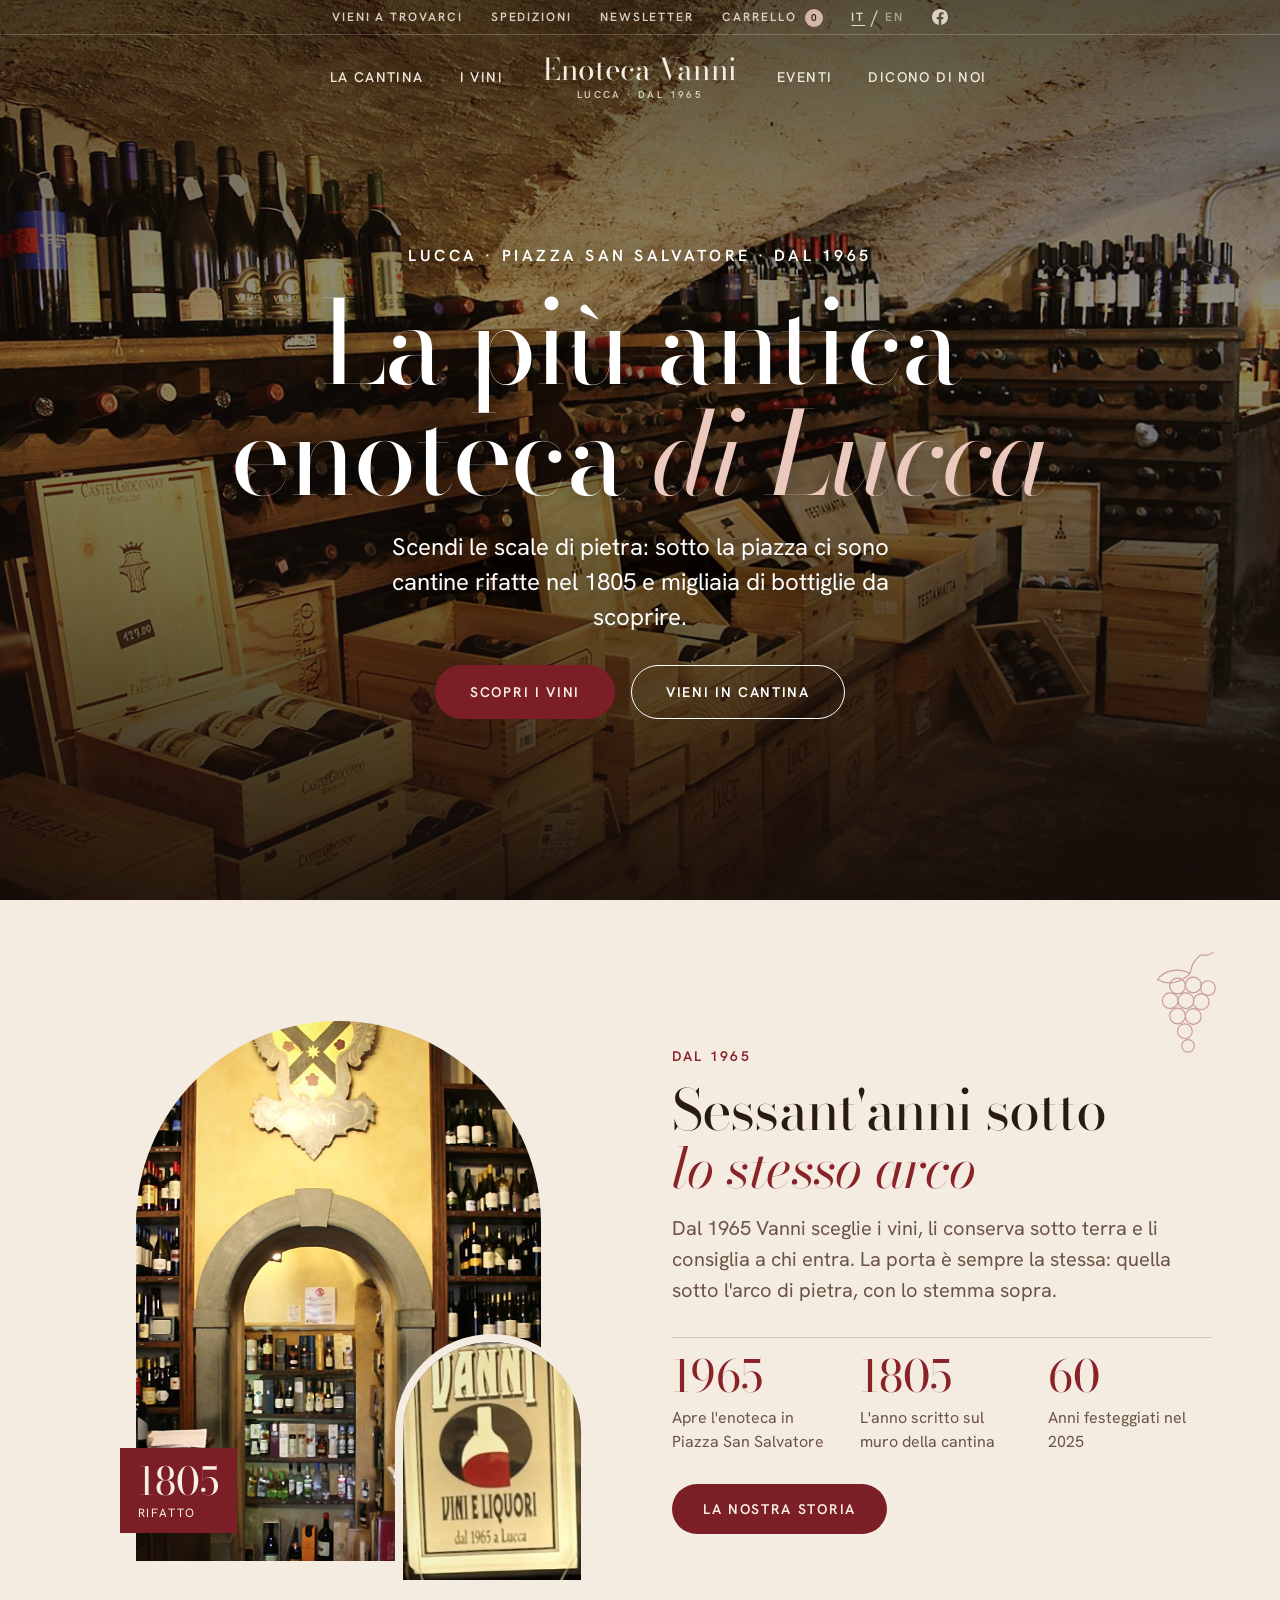
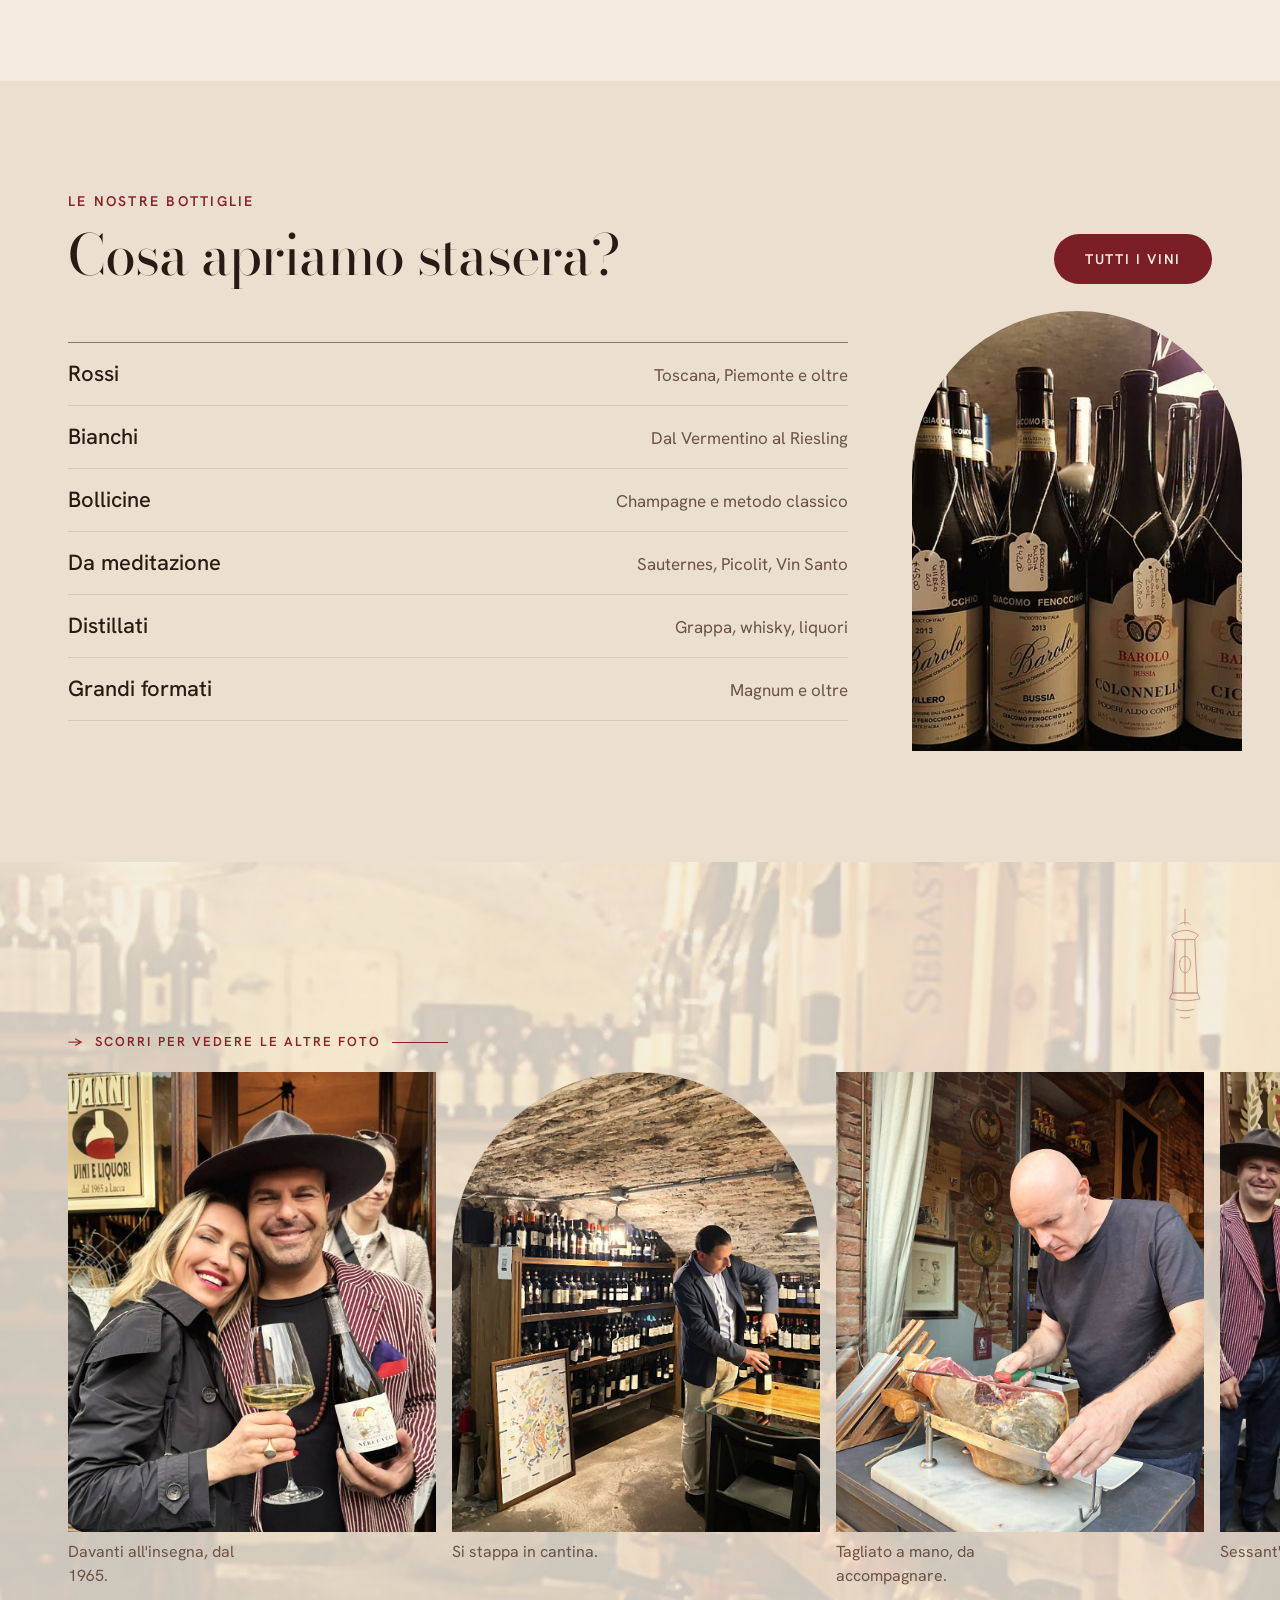
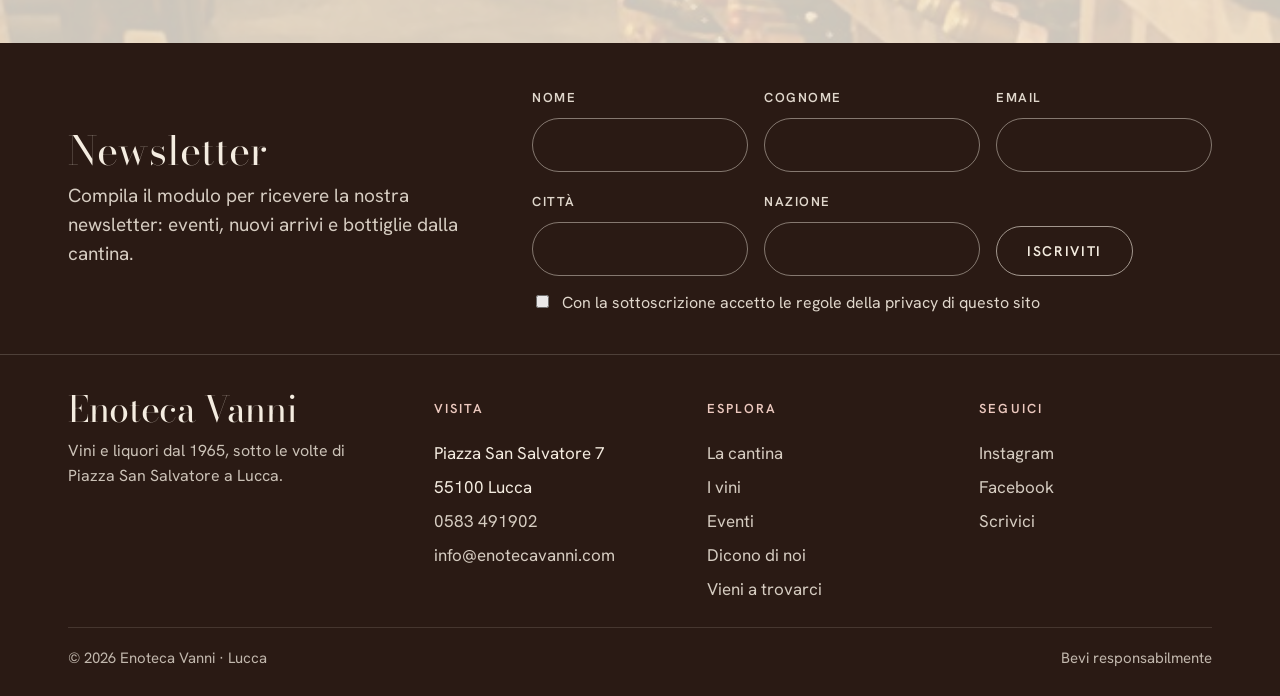
==== commit 58db7491: "One-screen redesign: sections fit the screen, new nav order, timeline, events arches, larger type Co" ====
--- a/index.html
+++ b/index.html
@@ -8,14 +8,14 @@
 <meta content="Vini e liquori dal 1965 in Piazza San Salvatore, Lucca. Cantine sotterranee rifatte nel 1805, degustazioni ed eventi." data-ta-content="t2" name="description"/>
 <meta content="#2a1a14" name="theme-color"/>
 <link href="https://fonts.googleapis.com" rel="preconnect"/><link crossorigin="" href="https://fonts.gstatic.com" rel="preconnect"/><link href="https://fonts.googleapis.com/css2?family=Bodoni+Moda:ital,opsz,wght@0,6..96,400..600;1,6..96,400..600&amp;family=Hanken+Grotesk:wght@400;500;600&amp;display=swap" rel="stylesheet"/>
-<link href="css/styles.css?v=7" rel="stylesheet"/>
+<link href="css/styles.css?v=8" rel="stylesheet"/>
 </head>
 <body>
 <a class="sr-only" data-t="t3" href="#main">Vai al contenuto</a>
 <header class="site-header">
 <div class="topbar">
 <div class="wrap">
-<a data-t="t4" href="dicono-di-noi.html">Dicono di noi</a>
+<a data-t="t14" href="visita.html">Vieni a trovarci</a>
 <a data-t="t5" href="vini.html#spedizioni">Spedizioni</a>
 <a data-t="t6" href="#newsletter">Newsletter</a>
 <a class="cart" data-t="t7" href="vini.html#spedizioni">Carrello <span class="cart__count" data-cart-count="">0</span></a>
@@ -26,8 +26,8 @@
 <div class="wrap mainbar">
 <nav aria-label="Principale" class="nav" data-ta-aria-label="t10" id="nav">
 <div class="nav__side nav__side--left"><a data-t="t11" href="cantina.html">La cantina</a><a data-t="t12" href="vini.html">I vini</a></div>
-<div class="nav__side nav__side--right"><a data-t="t13" href="eventi.html">Eventi</a><a data-t="t14" href="visita.html">Vieni a trovarci</a></div>
-<div class="nav__util"><a data-t="t4" href="dicono-di-noi.html">Dicono di noi</a><a data-t="t5" href="vini.html#spedizioni">Spedizioni</a><a data-t="t6" href="#newsletter">Newsletter</a><a data-t="t15" href="vini.html#spedizioni">Carrello</a></div>
+<div class="nav__side nav__side--right"><a data-t="t13" href="eventi.html">Eventi</a><a data-t="t4" href="dicono-di-noi.html">Dicono di noi</a></div>
+<div class="nav__util"><a data-t="t14" href="visita.html">Vieni a trovarci</a><a data-t="t5" href="vini.html#spedizioni">Spedizioni</a><a data-t="t6" href="#newsletter">Newsletter</a><a data-t="t15" href="vini.html#spedizioni">Carrello</a></div>
       <div class="nav__util nav__util--lang"><a class="lang" href="#" data-lang-set="it" lang="it">Italiano</a><a class="lang" href="#" data-lang-set="en" lang="en">English</a><a class="social" href="https://www.facebook.com/people/Enoteca-Vanni/100034903287218/" target="_blank" rel="noopener" aria-label="Facebook"><svg viewBox="0 0 24 24" width="16" height="16" aria-hidden="true" focusable="false"><path fill="currentColor" d="M24 12.07C24 5.4 18.63 0 12 0S0 5.4 0 12.07c0 6.02 4.39 11.02 10.13 11.93v-8.44H7.08v-3.49h3.05V9.41c0-3.02 1.79-4.69 4.53-4.69 1.31 0 2.69.24 2.69.24v2.97h-1.52c-1.49 0-1.96.93-1.96 1.88v2.26h3.33l-.53 3.49h-2.8V24C19.61 23.09 24 18.09 24 12.07z"/></svg></a></div>
 </nav>
 <a aria-label="Enoteca Vanni, home" class="brand" data-ta-aria-label="t16" href="index.html">
@@ -44,14 +44,12 @@
 <img alt="" src="images/corridoio.jpg"/>
 <img alt="" src="images/sassicaia-lanterna.jpg"/>
 </div>
-<svg aria-hidden="true" class="hero__illus" height="170" style="" width="90"><use href="images/illustrations.svg#lantern"></use></svg>
 <div class="hero__inner">
 <div class="wrap">
 <div class="hero__content">
 <p class="eyebrow" data-t="t20">Lucca · Piazza San Salvatore · dal 1965</p>
 <h1 class="display-xl" data-t="t21">La più antica enoteca <em>di Lucca</em></h1>
-<p class="lede" data-t="t22">Scendi le scale di pietra: sotto la piazza ci sono cantine rifatte nel 1805 e migliaia di bottiglie da scoprire.
-          </p>
+<p class="lede" data-t="t22">Scendi le scale di pietra: sotto la piazza ci sono cantine rifatte nel 1805 e migliaia di bottiglie da scoprire.</p>
 <div class="btn-row">
 <a class="btn btn--primary" data-t="t23" href="vini.html">Scopri i vini</a>
 <a class="btn btn--light" data-t="t24" href="cantina.html">Vieni in cantina</a>
@@ -59,18 +57,15 @@
 </div>
 </div>
 </div>
-<div class="hero__meta" data-t="t25">Vini e liquori<br/>Cantine A.D. 1805<br/>Degustazioni ed eventi</div>
 </section>
-<section class="section">
+<section class="section" id="storia">
+<svg aria-hidden="true" class="deco" height="120" style="top:6%;right:4%" width="84"><use href="images/illustrations.svg#grapes"></use></svg>
 <div class="wrap split">
-<div class="arch-pair reveal">
-<div class="arch arch--tall"><img alt="L'arco in pietra con lo stemma Vanni, dentro l'enoteca" data-ta-alt="t26" loading="lazy" src="images/arco-stemma.jpg"/></div>
-<div class="arch arch--small"><img alt="L'insegna Vanni, vini e liquori dal 1965 a Lucca" data-ta-alt="t27" loading="lazy" src="images/insegna-dettaglio.jpg"/></div>
-</div>
+<div class="arch-pair reveal"><div class="arch"><img alt="L'arco in pietra con lo stemma Vanni, dentro l'enoteca" data-ta-alt="t26" loading="lazy" src="images/arco-stemma.jpg"/></div><div class="arch arch--small"><img alt="L'insegna Vanni, vini e liquori dal 1965 a Lucca" data-ta-alt="t27" loading="lazy" src="images/insegna-dettaglio.jpg"/></div><div class="stamp-badge" data-t="t53">1805<small>Rifatto</small></div></div>
 <div class="reveal">
+<div class="section-head">
 <p class="eyebrow" data-t="t28">Dal 1965</p>
 <h2 class="display-l" data-t="t29">Sessant'anni sotto <em>lo stesso arco</em></h2>
-<div class="body-copy">
 <p class="lede" data-t="t30">Dal 1965 Vanni sceglie i vini, li conserva sotto terra e li consiglia a chi entra. La porta è sempre la stessa: quella sotto l'arco di pietra, con lo stemma sopra.</p>
 </div>
 <dl class="facts">
@@ -78,21 +73,20 @@
 <div><dt>1805</dt><dd data-t="t32">L'anno scritto sul muro della cantina</dd></div>
 <div><dt>60</dt><dd data-t="t33">Anni festeggiati nel 2025</dd></div>
 </dl>
-<p class="press-note" data-t="t34">Ne hanno scritto Gambero Rosso, Tuscany Class, Il Mio Vino, Euposia e perfino una rivista giapponese. <a href="dicono-di-noi.html">Leggi cosa dicono di noi</a>.</p>
-<div class="btn-row"><a class="link" data-t="t35" href="cantina.html">La nostra storia →</a></div>
+<div class="btn-row"><a class="btn btn--primary" data-t="t35" href="cantina.html">La nostra storia</a></div>
 </div>
 </div>
 </section>
-<section class="section section--sunken">
+<section class="section section--sunken" id="categorie">
 <div class="wrap">
-<div class="section-head reveal">
+<div class="section-head section-head--row reveal">
 <div>
 <p class="eyebrow" data-t="t36">Le nostre bottiglie</p>
-<h2 class="display-l" data-t="t37">Cosa apriamo <em>stasera?</em></h2>
+<h2 class="display-l" data-t="t37">Cosa apriamo stasera?</h2>
 </div>
-<a class="btn btn--outline" data-t="t38" href="vini.html">Tutti i vini</a>
+<a class="btn btn--primary" data-t="t38" href="vini.html">Tutti i vini</a>
 </div>
-<div class="collections">
+<div class="collections reveal">
 <ul class="collections__list">
 <li><a data-alt="Barolo con i cartellini scritti a mano" data-img="images/barolo.jpg" href="vini.html#rossi"><span class="collections__name" data-t="t39">Rossi</span><span class="collections__note" data-t="t40">Toscana, Piemonte e oltre</span></a></li>
 <li><a data-alt="Scaffali di bianchi" data-img="images/bianchi.jpg" href="vini.html#bianchi"><span class="collections__name" data-t="t41">Bianchi</span><span class="collections__note" data-t="t42">Dal Vermentino al Riesling</span></a></li>
@@ -107,70 +101,14 @@
 </div>
 </div>
 </section>
-<section class="section section--dark cellar">
-<div class="wrap split split--wide-left">
-<div class="cellar__img reveal">
-<img alt="La scritta A.D. 1805 dipinta sul muro della cantina" data-ta-alt="t52" loading="lazy" src="images/cantina-1805.jpg"/>
-<div class="cellar__stamp" data-t="t53">1805<small>Rifatto</small></div>
-</div>
-<div class="reveal">
-<p class="eyebrow" data-t="t11">La cantina</p>
-<h2 class="display-l" data-t="t54">Sotto la piazza, <em>la pietra</em></h2>
-<p class="lede" data-t="t55">Volte di mattoni, lanterne di ferro, casse di legno impilate. Sul muro qualcuno ha dipinto "A.D. 1805, rifatto". Le bottiglie riposano qui, al fresco e al buio, come sempre.</p>
-<div class="btn-row"><a class="btn btn--primary" data-t="t56" href="cantina.html">Scendi in cantina</a></div>
-<svg aria-hidden="true" class="illus" height="110" style="margin-top:48px" width="80"><use href="images/illustrations.svg#grapes"></use></svg>
-</div>
-</div>
-</section>
-<section class="section">
+<section class="section section--img" id="brindisi" style="--bg-img:url(../images/corridoio.jpg);--bg-op:.16">
+<svg aria-hidden="true" class="deco" height="130" style="top:5%;right:5%" width="62"><use href="images/illustrations.svg#lantern"></use></svg>
 <div class="wrap">
 <div class="section-head reveal">
-<div>
-<p class="eyebrow" data-t="t57">Dalla cantina</p>
-<h2 class="display-l" data-t="t58">Bottiglie <em>con una storia</em></h2>
+<p class="eyebrow" data-t="t81">La vita in enoteca</p>
+<h2 class="display-l" data-t="t82">Si brinda sulla porta</h2>
 </div>
-</div>
-<div class="grid-3">
-<a class="story-card reveal" href="vini.html#rossi">
-<div class="story-card__img"><img alt="Sassicaia 2000 in grande formato con un calice" data-ta-alt="t59" loading="lazy" src="images/sassicaia-2000.jpg"/></div>
-<h3 data-t="t60">Le annate che non trovi più</h3>
-<p data-t="t61">Grandi formati e vecchie annate, conservati in cantina.</p>
-</a>
-<a class="story-card reveal" href="vini.html#rossi">
-<div class="story-card__img"><img alt="Barolo di Fenocchio e Aldo Conterno" data-ta-alt="t62" loading="lazy" src="images/barolo.jpg"/></div>
-<h3 data-t="t63">Il Piemonte, cru per cru</h3>
-<p data-t="t64">Villero, Bussia, Cicala: chiedi e te li raccontiamo.</p>
-</a>
-<a class="story-card reveal" href="vini.html#meditazione">
-<div class="story-card__img"><img alt="Sauternes e Picolit sullo scaffale" data-ta-alt="t65" loading="lazy" src="images/sauternes.jpg"/></div>
-<h3 data-t="t66">Per finire la serata</h3>
-<p data-t="t67">Sauternes, Picolit e vini dolci da meditazione.</p>
-</a>
-</div>
-</div>
-</section>
-<section class="section section--vino">
-<div class="wrap split">
-<div class="reveal">
-<p class="eyebrow" data-t="t13">Eventi</p>
-<h2 class="display-l" data-t="t68">Degustazioni, corsi <em>e serate</em></h2>
-<p class="lede" data-t="t69">Da anni la cantina si apre per assaggiare, imparare e festeggiare. Siediti al tavolo di legno, il resto lo facciamo noi.</p>
-<ul class="event-list">
-<li><time data-t="t70" datetime="2017-06-07">7 giu 2017</time><div><h3 data-t="t71">I sapori del vino</h3><p data-t="t72">Una serata sui vignaioli indipendenti, con l'autore del libro.</p></div></li>
-<li><time data-t="t73" datetime="2015-07-04">4 lug 2015</time><div><h3 data-t="t74">50 anni di Enoteca Vanni</h3><p data-t="t75">Mezzo secolo in Piazza San Salvatore.</p></div></li>
-<li><time data-t="t76" datetime="2013-11-07">7 nov 2013</time><div><h3 data-t="t77">Corso di degustazione</h3><p data-t="t78">Come si assaggia un vino, in cantina.</p></div></li>
-</ul>
-<div class="btn-row"><a class="btn btn--primary" data-t="t79" href="eventi.html">Tutti gli eventi</a></div>
-</div>
-<div class="reveal">
-<div class="arch"><img alt="Una degustazione al tavolo in cantina" data-ta-alt="t80" loading="lazy" src="images/degustazione.jpg"/></div>
-</div>
-</div>
-</section>
-<section class="section">
-<div class="wrap reveal">
-<p class="eyebrow" data-t="t81">La vita in enoteca</p>
-<h2 class="display-l" data-t="t82" style="margin-bottom:40px">Si brinda <em>sulla porta</em></h2>
+<p class="strip-hint" data-t="t284"><span>→</span> Scorri per vedere le altre foto</p>
 </div>
 <div class="strip reveal">
 <figure><img alt="Un brindisi davanti all'insegna dal 1965" data-ta-alt="t83" loading="lazy" src="images/insegna-1965.jpg"/><figcaption data-t="t84">Davanti all'insegna, dal 1965.</figcaption></figure>
@@ -181,23 +119,25 @@
 <figure><img alt="Bottiglie antiche e fiaschi impolverati" data-ta-alt="t93" loading="lazy" src="images/bottiglie-antiche.jpg"/><figcaption data-t="t94">Le bottiglie più vecchie della casa.</figcaption></figure>
 </div>
 </section>
-<section class="section section--sunken">
-<div class="wrap split">
-<div class="reveal">
-<p class="eyebrow" data-t="t14">Vieni a trovarci</p>
-<h2 class="display-l" data-t="t95">Piazza San Salvatore, <em>7</em></h2>
-<p class="lede" data-t="t96">Nel centro di Lucca, dentro le mura. Entra, chiedi un consiglio, scendi a vedere la cantina.</p>
-<dl class="info-list">
-<div><dt data-t="t97">Indirizzo</dt><dd data-t="t98">Piazza San Salvatore 7, 55100 Lucca</dd></div>
-<div><dt data-t="t99">Telefono</dt><dd>0583 491902</dd></div>
-<div><dt data-t="t100">Orari</dt><dd><span class="todo" data-t="t101">Orari da confermare con Vanni</span></dd></div>
-</dl>
-<div class="btn-row"><a class="btn btn--primary" data-t="t102" href="visita.html">Come arrivare</a></div>
+</main>
+<section class="newsletter-band" id="newsletter">
+<div class="wrap newsletter">
+<div>
+<h2 data-t="t6">Newsletter</h2>
+<p data-t="t114">Compila il modulo per ricevere la nostra newsletter: eventi, nuovi arrivi e bottiglie dalla cantina.</p>
 </div>
-<div class="reveal"><img alt="Lo scaffale dei rossi sotto la volta in pietra" data-ta-alt="t103" loading="lazy" src="images/scaffale-rossi.jpg" style="width:100%;aspect-ratio:4/3;object-fit:cover"/></div>
+<form class="newsletter__form" data-newsletter="" novalidate="">
+<label><span data-t="t115">Nome</span><input autocomplete="given-name" name="nome" type="text"/></label>
+<label><span data-t="t116">Cognome</span><input autocomplete="family-name" name="cognome" type="text"/></label>
+<label><span data-t="t117">Email</span><input autocomplete="email" name="email" required="" type="email"/></label>
+<label><span data-t="t118">Città</span><input autocomplete="address-level2" name="citta" type="text"/></label>
+<label><span data-t="t119">Nazione</span><input autocomplete="country-name" name="nazione" type="text"/></label>
+<div class="nl-btn"><button class="btn btn--light" data-t="t121" type="submit">Iscriviti</button></div>
+<label class="nl-check"><input name="privacy" required="" type="checkbox"/><span data-t="t120"> Con la sottoscrizione accetto le regole della privacy di questo sito</span></label>
+<p class="newsletter__msg nl-wide" data-newsletter-msg="" role="status"></p>
+</form>
 </div>
 </section>
-</main>
 <footer class="site-footer">
 <div class="wrap">
 <div class="footer-grid">
@@ -221,6 +161,7 @@
 <li><a data-t="t12" href="vini.html">I vini</a></li>
 <li><a data-t="t13" href="eventi.html">Eventi</a></li>
 <li><a data-t="t4" href="dicono-di-noi.html">Dicono di noi</a></li>
+<li><a data-t="t14" href="visita.html">Vieni a trovarci</a></li>
 </ul>
 </div>
 <div>
@@ -232,29 +173,13 @@
 </ul>
 </div>
 </div>
-<div class="newsletter" id="newsletter">
-<div>
-<h4 data-t="t6">Newsletter</h4>
-<p data-t="t114">Compila il modulo per ricevere la nostra newsletter: eventi, nuovi arrivi e bottiglie dalla cantina.</p>
-</div>
-<form class="newsletter__form" data-newsletter="" novalidate="">
-<label><span data-t="t115">Nome</span><input autocomplete="given-name" name="nome" type="text"/></label>
-<label><span data-t="t116">Cognome</span><input autocomplete="family-name" name="cognome" type="text"/></label>
-<label class="nl-wide"><span data-t="t117">Email</span><input autocomplete="email" name="email" required="" type="email"/></label>
-<label><span data-t="t118">Città</span><input autocomplete="address-level2" name="citta" type="text"/></label>
-<label><span data-t="t119">Nazione</span><input autocomplete="country-name" name="nazione" type="text"/></label>
-<label class="nl-check"><input name="privacy" required="" type="checkbox"/><span data-t="t120"> Con la sottoscrizione accetto le regole della privacy di questo sito</span></label>
-<div class="nl-wide"><button class="btn btn--light" data-t="t121" type="submit">Iscriviti</button></div>
-<p class="newsletter__msg nl-wide" data-newsletter-msg="" role="status"></p>
-</form>
-</div>
 <div class="footer-base">
 <span data-t="t122">© <span data-year="">2026</span> Enoteca Vanni · Lucca</span>
 <span data-t="t123">Bevi responsabilmente</span>
 </div>
 </div>
 </footer>
-<script src="js/i18n.js?v=7"></script>
-<script src="js/main.js?v=7"></script>
+<script src="js/i18n.js?v=8"></script>
+<script src="js/main.js?v=8"></script>
 </body>
 </html>
--- a/css/styles.css
+++ b/css/styles.css
@@ -1,4 +1,5 @@
-/* Enoteca Vanni, site styles. Tokens match the Enoteca Vanni brand guideline. */
+/* Enoteca Vanni, site styles. Tokens match the Enoteca Vanni brand guideline.
+   Layout rule: every section fits one screen (100svh minus the fixed header). */
 :root {
   --bg: #f4ece0;
   --bg-raised: #fbf7f0;
@@ -20,61 +21,74 @@
   --shadow-lift: 0 12px 32px rgba(42, 26, 20, .12);
 
   --space-1: 4px; --space-2: 8px; --space-3: 16px; --space-4: 24px;
-  --space-5: 40px; --space-6: 64px; --space-7: 112px;
+  --space-5: 40px; --space-6: 64px;
   --radius-sm: 4px; --radius-arch: 999px;
 
   --font-display: "Bodoni Moda", "Didot", Georgia, serif;
   --font-sans: "Hanken Grotesk", "Helvetica Neue", Arial, sans-serif;
   --wrap: 1240px;
   --gutter: clamp(16px, 4vw, 48px);
-  --section: clamp(64px, 9vw, 112px);
-}
+
+  /* Screen model */
+  --header-h: 119px;                                   /* topbar 34 + 1px rule + mainbar 84 */
+  --screen: calc(100svh - var(--header-h));            /* room for one section */
+  --pad-y: clamp(20px, 4.5svh, 56px);                  /* vertical padding inside a section */
+  --gap: clamp(28px, 5vw, 72px);                       /* column gap */
+  --head-gap: clamp(16px, 3svh, 32px);                 /* space under a section heading */
+}
+@media (max-width: 880px) { :root { --header-h: 76px; } }
 
 *, *::before, *::after { box-sizing: border-box; }
-html { scroll-behavior: smooth; -webkit-text-size-adjust: 100%; }
+html { scroll-behavior: smooth; scroll-snap-type: y proximity; -webkit-text-size-adjust: 100%; }
 body {
   margin: 0; background: var(--bg); color: var(--ink);
-  font-family: var(--font-sans); font-size: 16px; line-height: 26px;
+  font-family: var(--font-sans); font-size: 18px; line-height: 28px;
   -webkit-font-smoothing: antialiased; overflow-x: hidden;
 }
 img { display: block; max-width: 100%; height: auto; }
 a { color: inherit; }
 :focus-visible { outline: 2px solid var(--focus); outline-offset: 2px; }
 .sr-only { position: absolute; width: 1px; height: 1px; overflow: hidden; clip: rect(0 0 0 0); white-space: nowrap; }
-
-.wrap { max-width: var(--wrap); margin: 0 auto; padding: 0 var(--gutter); }
-.section { padding: var(--section) 0; }
+p { margin: 0 0 var(--space-3); }
+
+/* ---------- Sections: one screen each ---------- */
+.wrap { max-width: var(--wrap); margin: 0 auto; padding: 0 var(--gutter); width: 100%; }
+.section {
+  min-height: var(--screen); padding: var(--pad-y) 0;
+  display: flex; flex-direction: column; justify-content: center;
+  scroll-snap-align: start; scroll-margin-top: var(--header-h);
+}
 .section--sunken { background: var(--bg-sunken); }
 .section--dark { background: var(--bg-inverse); color: var(--ink-inverse); }
 .section--vino { background: var(--vino); color: var(--on-vino); }
+[id] { scroll-margin-top: var(--header-h); }
 
 /* ---------- Type ---------- */
 .eyebrow {
-  font-family: var(--font-sans); font-size: 12px; line-height: 16px; font-weight: 600;
+  font-family: var(--font-sans); font-size: 14px; line-height: 18px; font-weight: 600;
   letter-spacing: .16em; text-transform: uppercase; color: var(--vino-text); margin: 0 0 var(--space-3);
 }
 .section--dark .eyebrow, .section--vino .eyebrow, .hero .eyebrow, .page-hero .eyebrow { color: var(--rosato); }
-.display-xl, .display-l, .display-m {
-  font-family: var(--font-display); font-weight: 400; margin: 0; text-wrap: balance;
-}
-.display-xl { font-size: clamp(52px, 8.2vw, 104px); line-height: .95; letter-spacing: -.02em; }
-.display-l { font-size: clamp(38px, 5vw, 60px); line-height: 1.02; letter-spacing: -.015em; }
-.display-m { font-size: clamp(28px, 3vw, 36px); line-height: 1.1; }
+.display-xl, .display-l, .display-m { font-family: var(--font-display); font-weight: 400; margin: 0; text-wrap: balance; }
+.display-xl { font-size: clamp(40px, min(8vw, 11svh), 96px); line-height: .98; letter-spacing: -.02em; }
+.display-l { font-size: clamp(30px, min(5vw, 7.2svh), 56px); line-height: 1.04; letter-spacing: -.015em; }
+.display-m { font-size: clamp(24px, min(3vw, 4.6svh), 34px); line-height: 1.12; }
 .display-xl em, .display-l em, .display-m em { font-style: italic; color: var(--vino-text); }
 .section--dark em, .section--vino em, .hero em, .page-hero em { color: var(--rosato) !important; }
-.lede { font-size: 18px; line-height: 29px; color: var(--ink-muted); max-width: 46ch; margin: var(--space-4) 0 0; }
+.lede { font-size: 20px; line-height: 31px; color: var(--ink-muted); max-width: 46ch; margin: var(--space-3) 0 0; }
 .section--dark .lede, .section--vino .lede { color: inherit; opacity: .86; }
-.en { display: block; font-size: 14px; line-height: 21px; color: var(--ink-muted); margin-top: var(--space-2); font-style: italic; }
-.section--dark .en, .section--vino .en, .hero .en, .page-hero .en { color: inherit; opacity: .7; }
-p { margin: 0 0 var(--space-3); }
-.body-copy p { max-width: 62ch; }
+
+/* One heading block for every section: eyebrow, headline, short intro */
+.section-head { margin-bottom: var(--head-gap); }
+.section-head--row { display: flex; justify-content: space-between; align-items: flex-end; gap: var(--space-4); flex-wrap: wrap; }
+.section-head > :last-child { margin-bottom: 0; }
 
 /* ---------- Buttons ---------- */
 .btn {
   display: inline-flex; align-items: center; justify-content: center; gap: var(--space-2);
-  font-family: var(--font-sans); font-size: 13px; line-height: 16px; font-weight: 600;
+  font-family: var(--font-sans); font-size: 14px; line-height: 18px; font-weight: 600;
   letter-spacing: .12em; text-transform: uppercase; text-decoration: none;
-  padding: 15px 28px; border-radius: var(--radius-arch); border: 1px solid transparent; cursor: pointer;
+  padding: 15px 30px; border-radius: var(--radius-arch); border: 1px solid transparent; cursor: pointer;
   transition: background-color .2s ease, color .2s ease, border-color .2s ease;
 }
 .btn--primary { background: var(--vino); color: var(--on-vino); }
@@ -86,12 +100,11 @@
 .section--vino .btn--primary, .section--dark .btn--primary { background: var(--on-vino); color: var(--vino-deep); }
 .section--vino .btn--primary:hover, .section--dark .btn--primary:hover { background: var(--rosato); }
 .link {
-  font-size: 13px; font-weight: 600; letter-spacing: .12em; text-transform: uppercase; text-decoration: none;
+  font-size: 14px; font-weight: 600; letter-spacing: .12em; text-transform: uppercase; text-decoration: none;
   color: var(--vino-text); border-bottom: 1px solid currentColor; padding-bottom: 3px;
 }
 .link:hover { color: var(--rosso); }
-.section--dark .link, .section--vino .link { color: var(--on-vino); }
-.btn-row { display: flex; flex-wrap: wrap; gap: var(--space-3); margin-top: var(--space-5); }
+.btn-row { display: flex; flex-wrap: wrap; gap: var(--space-3); margin-top: clamp(16px, 3.4svh, 32px); }
 
 /* ---------- Header ---------- */
 .site-header {
@@ -102,7 +115,7 @@
 .topbar { border-bottom: 1px solid rgba(244, 236, 224, .22); transition: border-color .3s ease; }
 .is-solid .topbar, .site-header--solid .topbar { border-bottom-color: var(--line); }
 .topbar .wrap { display: flex; justify-content: center; align-items: center; gap: 28px; height: 34px; }
-.topbar a { text-decoration: none; font-size: 11px; font-weight: 600; letter-spacing: .16em; text-transform: uppercase; opacity: .85; }
+.topbar a { text-decoration: none; font-size: 12px; font-weight: 600; letter-spacing: .16em; text-transform: uppercase; opacity: .85; }
 .topbar a:hover, .topbar a[aria-current="page"] { opacity: 1; text-decoration: underline; text-underline-offset: 4px; }
 .cart__count { display: inline-block; min-width: 18px; padding: 0 5px; margin-left: 4px; border-radius: 999px; background: var(--rosato); color: var(--ink); text-align: center; font-size: 10px; line-height: 18px; letter-spacing: 0; }
 .mainbar { display: grid; grid-template-columns: 1fr auto 1fr; align-items: center; height: 84px; column-gap: var(--space-5); }
@@ -113,13 +126,13 @@
 .nav__side { display: flex; align-items: center; gap: 36px; grid-row: 1; }
 .nav__side--left { grid-column: 1; justify-content: flex-end; }
 .nav__side--right { grid-column: 3; justify-content: flex-start; }
-.nav a { text-decoration: none; font-size: 13px; font-weight: 500; letter-spacing: .1em; text-transform: uppercase; padding: 6px 0; border-bottom: 1px solid transparent; white-space: nowrap; }
+.nav a { text-decoration: none; font-size: 14px; font-weight: 500; letter-spacing: .1em; text-transform: uppercase; padding: 6px 0; border-bottom: 1px solid transparent; white-space: nowrap; }
 .nav a:hover, .nav a[aria-current="page"] { border-bottom-color: currentColor; }
 .nav__util { display: none; }
 .nav-toggle { display: none; background: none; border: 0; color: inherit; padding: 8px; cursor: pointer; }
 .nav-toggle span { display: block; width: 24px; height: 1.5px; background: currentColor; margin: 6px 0; transition: transform .25s ease, opacity .25s ease; }
 
-@media (max-width: 1020px) { .nav__side { gap: 22px; } .mainbar { column-gap: var(--space-4); } .nav a { font-size: 12px; letter-spacing: .06em; } }
+@media (max-width: 1020px) { .nav__side { gap: 22px; } .mainbar { column-gap: var(--space-4); } .nav a { font-size: 13px; letter-spacing: .06em; } }
 @media (max-width: 880px) {
   .topbar { display: none; }
   .mainbar { display: flex; justify-content: space-between; height: 76px; }
@@ -142,171 +155,274 @@
   .nav-open .nav-toggle span:nth-child(3) { transform: translateY(-7.5px) rotate(-45deg); }
   .nav-open { overflow: hidden; }
 }
-
-/* ---------- Hero ---------- */
-.hero { position: relative; min-height: 100svh; display: flex; align-items: flex-end; color: var(--ink-inverse); background: var(--bg-inverse); overflow: hidden; }
+@media (max-width: 880px) and (max-height: 640px) { .nav { gap: 16px; } .nav__side { gap: 12px; } .nav a { font-size: 28px; } }
+
+/* ---------- Heroes (header floats over them) ---------- */
+.hero {
+  position: relative; min-height: 100svh; display: flex; align-items: center;
+  padding: var(--header-h) 0 clamp(24px, 6svh, 64px);
+  color: var(--ink-inverse); background: var(--bg-inverse); overflow: hidden; scroll-snap-align: start;
+}
 .hero__slides { position: absolute; inset: 0; }
-.hero__slides img {
-  position: absolute; inset: 0; width: 100%; height: 100%; object-fit: cover;
-  opacity: 0; transition: opacity 2.2s ease;
-}
+.hero__slides img { position: absolute; inset: 0; width: 100%; height: 100%; object-fit: cover; opacity: 0; transition: opacity 2.2s ease; }
 .hero__slides img.is-active { opacity: 1; }
 .hero::after {
   content: ""; position: absolute; inset: 0; pointer-events: none;
   background: linear-gradient(180deg, rgba(20,12,9,.7) 0%, rgba(20,12,9,.45) 35%, rgba(20,12,9,.6) 65%, rgba(20,12,9,.9) 100%);
 }
-.hero { align-items: center; }
-.hero__inner { position: relative; z-index: 2; width: 100%; padding: 160px 0 clamp(64px, 10vh, 120px); }
+.hero__inner { position: relative; z-index: 2; width: 100%; }
 .hero__content { max-width: 1100px; margin: 0 auto; text-align: center; text-shadow: 0 2px 24px rgba(0,0,0,.55); }
-.hero .display-xl { font-size: clamp(54px, 10vw, 148px); line-height: .94; color: #fff; }
-.hero .eyebrow { font-size: clamp(12px, 1.3vw, 16px); line-height: 20px; color: #fff; letter-spacing: .22em; margin-bottom: var(--space-4); }
-.hero .lede { color: #fff; opacity: 1; font-size: clamp(18px, 1.9vw, 26px); line-height: 1.45; max-width: 44ch; margin: var(--space-4) auto 0; }
-.hero .en { font-size: clamp(14px, 1.3vw, 17px); line-height: 1.4; opacity: .85; }
+.hero .display-xl { font-size: clamp(42px, min(9vw, 15svh), 132px); line-height: .96; color: #fff; }
+.hero .eyebrow { font-size: clamp(12px, 1.3vw, 16px); line-height: 20px; color: #fff; letter-spacing: .22em; margin-bottom: clamp(12px, 2.4svh, 24px); }
+.hero .lede { color: #fff; opacity: 1; font-size: clamp(16px, min(1.9vw, 3.4svh), 24px); line-height: 1.45; max-width: 44ch; margin: clamp(12px, 2.4svh, 24px) auto 0; }
 .hero .btn-row { justify-content: center; }
-.hero .btn { font-size: 14px; padding: 18px 36px; text-shadow: none; }
+.hero .btn { font-size: 14px; padding: 17px 34px; text-shadow: none; }
 .hero .btn--light { border-color: #fff; color: #fff; }
-.hero__meta, .hero__illus { display: none; }
-
-.page-hero { position: relative; padding: clamp(150px, 22vh, 220px) 0 clamp(64px, 9vh, 104px); background: var(--bg-inverse); color: var(--ink-inverse); overflow: hidden; }
+
+.page-hero {
+  position: relative; display: flex; align-items: center;
+  min-height: clamp(320px, 50svh, 520px);
+  padding: calc(var(--header-h) + clamp(16px, 3svh, 32px)) 0 clamp(24px, 5svh, 56px);
+  background: var(--bg-inverse); color: var(--ink-inverse); overflow: hidden; scroll-snap-align: start;
+}
 .page-hero__bg { position: absolute; inset: 0; width: 100%; height: 100%; object-fit: cover; opacity: .42; }
 .page-hero::after { content: ""; position: absolute; inset: 0; background: linear-gradient(90deg, rgba(28,18,14,.75), rgba(28,18,14,.15)); }
-.page-hero .wrap { z-index: 1; }
-.page-hero .wrap { position: relative; }
-
-/* ---------- Split layouts ---------- */
-.split { display: grid; grid-template-columns: 1fr 1fr; gap: clamp(32px, 6vw, 96px); align-items: center; }
-.split--wide-left { grid-template-columns: 1.2fr 1fr; }
-@media (max-width: 880px) { .split, .split--wide-left { grid-template-columns: 1fr; } }
-
+.page-hero .wrap { position: relative; z-index: 1; }
+.page-hero .lede { color: inherit; opacity: .9; }
+
+/* ---------- Split layout and arch ---------- */
+.split { display: grid; grid-template-columns: 1fr 1fr; gap: var(--gap); align-items: center; }
+.split--media-left { grid-template-columns: .8fr 1.2fr; }
+@media (max-width: 880px) { .split, .split--media-left { grid-template-columns: 1fr; gap: var(--space-4); } }
+
+/* Signature arch: height follows the screen, width follows the 3:4 ratio */
 .arch {
-  border-radius: var(--radius-arch) var(--radius-arch) 0 0; overflow: hidden; background: var(--bg-sunken);
-  aspect-ratio: 3 / 4; position: relative;
+  height: clamp(200px, calc((var(--screen) - 2 * var(--pad-y)) * .92), 540px); aspect-ratio: 3 / 4; justify-self: center;
+  border-radius: var(--radius-arch) var(--radius-arch) 0 0; overflow: hidden; background: var(--bg-sunken); position: relative;
 }
 .arch img { width: 100%; height: 100%; object-fit: cover; }
-.arch--tall { aspect-ratio: 3 / 4.6; }
-.arch-pair { position: relative; }
-.arch-pair .arch--small { position: absolute; width: 42%; right: -6%; bottom: -8%; border: 8px solid var(--bg); aspect-ratio: 3 / 4; }
-@media (max-width: 880px) { .arch-pair { max-width: 460px; } .arch-pair .arch--small { right: 0; } }
-
-.facts { display: grid; grid-template-columns: repeat(3, 1fr); gap: var(--space-4); margin-top: var(--space-5); border-top: 1px solid var(--line); padding-top: var(--space-4); }
-.facts dt { font-family: var(--font-display); font-size: clamp(36px, 4vw, 48px); line-height: 1; color: var(--vino-text); }
-.facts dd { margin: var(--space-2) 0 0; font-size: 14px; line-height: 21px; color: var(--ink-muted); }
-
-/* ---------- Collections list ---------- */
-.collections { display: grid; grid-template-columns: 1fr 340px; gap: var(--space-6); align-items: center; }
-.collections__list { list-style: none; margin: 0; padding: 0; border-top: 1px solid var(--line); }
+@media (max-width: 880px) { .arch { height: clamp(120px, 25svh, 300px); } }
+
+.facts { display: grid; grid-template-columns: repeat(3, 1fr); gap: var(--space-4); margin: clamp(16px, 3.4svh, 32px) 0 0; border-top: 1px solid var(--line); padding-top: var(--space-3); }
+.facts dt { font-family: var(--font-display); font-size: clamp(30px, min(4vw, 6svh), 44px); line-height: 1; color: var(--vino-text); }
+.facts dd { margin: var(--space-2) 0 0; font-size: 16px; line-height: 24px; color: var(--ink-muted); }
+@media (max-width: 600px) { .facts { gap: var(--space-3); margin-top: 12px; } .facts dd { font-size: 14px; line-height: 20px; } .lede { font-size: 17px; line-height: 26px; } }
+
+/* ---------- Home: wine categories ---------- */
+.collections { display: grid; grid-template-columns: minmax(0, 1fr) minmax(200px, 300px); gap: var(--gap); align-items: center; }
+.collections__list { list-style: none; margin: 0; padding: 0; border-top: 1px solid var(--line-strong); }
 .collections__list li { border-bottom: 1px solid var(--line); }
-.collections__list a {
-  display: flex; align-items: baseline; justify-content: space-between; gap: var(--space-4);
-  padding: 18px 0; text-decoration: none;
-}
-.collections__name { font-family: var(--font-display); font-size: clamp(32px, 4.6vw, 58px); line-height: 1.05; transition: color .2s ease, transform .3s ease; }
-.collections__note { font-size: 14px; color: var(--ink-muted); text-align: right; }
-.collections__list a:hover .collections__name, .collections__list a:focus-visible .collections__name { color: var(--vino-text); font-style: italic; transform: translateX(8px); }
-.collections__preview { position: sticky; top: 120px; }
+.collections__list a { display: flex; align-items: baseline; justify-content: space-between; gap: var(--space-4); padding: clamp(10px, 1.9svh, 16px) 0; text-decoration: none; }
+.collections__name { font-family: var(--font-sans); font-size: 22px; line-height: 30px; font-weight: 500; letter-spacing: 0; transition: color .2s ease, transform .3s ease; }
+.collections__note { font-size: 17px; line-height: 25px; color: var(--ink-muted); text-align: right; }
+.collections__list a:hover .collections__name, .collections__list a:focus-visible .collections__name { color: var(--vino-text); transform: translateX(6px); }
+.collections__preview .arch { height: clamp(240px, calc(var(--screen) - 2 * var(--pad-y) - 150px), 440px); }
 .collections__preview .arch img { transition: opacity .35s ease; }
 @media (max-width: 880px) {
   .collections { grid-template-columns: 1fr; }
   .collections__preview { display: none; }
 }
-
-/* ---------- Cards ---------- */
-.grid-3 { display: grid; grid-template-columns: repeat(3, 1fr); gap: var(--space-4); }
-.grid-4 { display: grid; grid-template-columns: repeat(4, 1fr); gap: var(--space-4); }
-@media (max-width: 980px) { .grid-4 { grid-template-columns: repeat(2, 1fr); } }
-@media (max-width: 760px) { .grid-3 { grid-template-columns: 1fr; } }
-@media (max-width: 520px) { .grid-4 { grid-template-columns: 1fr; } }
-
-.story-card { text-decoration: none; display: block; }
-.story-card__img { aspect-ratio: 4 / 5; overflow: hidden; background: var(--bg-sunken); }
-.story-card__img img { width: 100%; height: 100%; object-fit: cover; transition: transform .8s ease; }
-.story-card:hover .story-card__img img { transform: scale(1.04); }
-.story-card h3 { font-family: var(--font-display); font-weight: 400; font-size: 26px; line-height: 1.15; margin: var(--space-3) 0 var(--space-2); }
-.story-card p { font-size: 15px; line-height: 24px; color: var(--ink-muted); margin: 0; }
-.section--dark .story-card p { color: inherit; opacity: .8; }
-
-.cat-card { background: var(--bg-raised); border-radius: var(--radius-sm); overflow: hidden; display: flex; flex-direction: column; text-decoration: none; transition: box-shadow .25s ease, transform .25s ease; }
-.cat-card:hover { box-shadow: var(--shadow-lift); transform: translateY(-2px); }
-.cat-card__img { aspect-ratio: 4 / 3; overflow: hidden; }
-.cat-card__img img { width: 100%; height: 100%; object-fit: cover; }
-.cat-card__body { padding: var(--space-4); }
-.cat-card h3 { font-family: var(--font-display); font-weight: 400; font-size: 30px; line-height: 1.1; margin: 0 0 var(--space-2); }
-.cat-card p { font-size: 15px; line-height: 24px; color: var(--ink-muted); margin: 0; }
-.cat-card .tag { display: inline-block; margin-top: var(--space-3); font-size: 11px; font-weight: 600; letter-spacing: .14em; text-transform: uppercase; background: var(--rosato); color: var(--ink); padding: 4px 10px; border-radius: var(--radius-arch); }
-
-/* ---------- Dark cellar band ---------- */
-.cellar { position: relative; }
-.cellar__img { position: relative; }
-.cellar__img img { width: 100%; aspect-ratio: 4 / 3; object-fit: cover; }
-.cellar__stamp { position: absolute; left: -24px; bottom: -32px; background: var(--vino); color: var(--on-vino); padding: 22px 26px; font-family: var(--font-display); font-size: 44px; line-height: 1; }
-.cellar__stamp small { display: block; font-family: var(--font-sans); font-size: 11px; letter-spacing: .16em; text-transform: uppercase; margin-top: 8px; }
-.illus { color: currentColor; opacity: .5; }
-@media (max-width: 880px) { .cellar__stamp { left: 12px; bottom: -24px; font-size: 34px; } .cellar__img { margin-bottom: 24px; } }
-
-/* ---------- Events ---------- */
-.event-list { list-style: none; padding: 0; margin: var(--space-5) 0 0; border-top: 1px solid rgba(248, 239, 228, .25); }
-.event-list li { display: grid; grid-template-columns: 140px 1fr; gap: var(--space-4); padding: 20px 0; border-bottom: 1px solid rgba(248, 239, 228, .25); }
-.event-list time { font-size: 12px; font-weight: 600; letter-spacing: .14em; text-transform: uppercase; padding-top: 6px; opacity: .85; }
-.event-list h3 { font-family: var(--font-display); font-weight: 400; font-size: 26px; line-height: 1.15; margin: 0 0 4px; }
-.event-list p { font-size: 15px; line-height: 24px; margin: 0; opacity: .82; }
-.event-list--light { border-top-color: var(--line); }
-.event-list--light li { border-bottom-color: var(--line); }
-.event-list--light time { color: var(--vino-text); opacity: 1; }
-.event-list--light p { color: var(--ink-muted); opacity: 1; }
-@media (max-width: 600px) { .event-list li { grid-template-columns: 1fr; gap: 4px; } }
-
-.event-types { display: grid; grid-template-columns: repeat(4, 1fr); gap: var(--space-4); margin-top: var(--space-5); }
-.event-type { border-top: 1px solid var(--line-strong); padding-top: var(--space-3); }
-.event-type h3 { font-family: var(--font-display); font-weight: 400; font-size: 26px; margin: 0 0 var(--space-2); }
-.event-type p { font-size: 15px; line-height: 24px; color: var(--ink-muted); margin: 0; }
-@media (max-width: 880px) { .event-types { grid-template-columns: 1fr 1fr; } }
-@media (max-width: 520px) { .event-types { grid-template-columns: 1fr; } }
-
-.notice { background: var(--bg-raised); border: 1px solid var(--line); padding: var(--space-5); text-align: center; }
-.notice .display-m { margin-bottom: var(--space-3); }
-
-/* ---------- Gallery strip ---------- */
-.strip { display: flex; gap: var(--space-3); overflow-x: auto; scroll-snap-type: x mandatory; padding: 0 var(--gutter) var(--space-3) max(var(--gutter), calc((100vw - var(--wrap)) / 2 + var(--gutter))); scroll-padding-left: max(var(--gutter), calc((100vw - var(--wrap)) / 2 + var(--gutter))); scrollbar-width: thin; }
-.strip figure { margin: 0; flex: 0 0 auto; width: clamp(240px, 28vw, 360px); scroll-snap-align: start; }
-.strip img { width: 100%; aspect-ratio: 4 / 5; object-fit: cover; }
-.strip figcaption { font-size: 13px; line-height: 20px; color: var(--ink-muted); margin-top: var(--space-2); }
+@media (max-width: 520px) { .collections__list a { flex-direction: column; gap: 0; align-items: flex-start; } .collections__note { text-align: left; } }
+
+/* ---------- Home: photo strip (scrolls sideways) ---------- */
+.strip-wrap { position: relative; }
+.strip {
+  display: flex; gap: var(--space-3); overflow-x: auto; scroll-snap-type: x proximity; scrollbar-width: thin;
+  padding: 0 var(--gutter) var(--space-2) max(var(--gutter), calc((100vw - var(--wrap)) / 2 + var(--gutter)));
+  scroll-padding-left: max(var(--gutter), calc((100vw - var(--wrap)) / 2 + var(--gutter)));
+}
+.strip figure { margin: 0; flex: 0 0 auto; scroll-snap-align: start; }
+.strip img { height: clamp(200px, calc(var(--screen) - 2 * var(--pad-y) - 230px), 460px); width: auto; aspect-ratio: 4 / 5; object-fit: cover; }
 .strip figure:nth-child(3n+2) img { border-radius: var(--radius-arch) var(--radius-arch) 0 0; }
-
-/* ---------- Timeline ---------- */
-.timeline { list-style: none; margin: var(--space-6) 0 0; padding: 0; }
-.timeline li { display: grid; grid-template-columns: 220px 1fr 1fr; gap: var(--space-5); padding: var(--space-5) 0; border-top: 1px solid var(--line); align-items: start; }
-.timeline .year { font-family: var(--font-display); font-size: clamp(56px, 7vw, 88px); line-height: .9; color: var(--vino-text); }
-.timeline h3 { font-family: var(--font-display); font-weight: 400; font-size: 30px; line-height: 1.1; margin: 0 0 var(--space-3); }
-.timeline img { width: 100%; aspect-ratio: 4 / 3; object-fit: cover; }
-@media (max-width: 880px) { .timeline li { grid-template-columns: 1fr; gap: var(--space-3); } }
-
-/* ---------- Mosaic ---------- */
-.mosaic { display: grid; grid-template-columns: repeat(4, 1fr); grid-auto-rows: 220px; gap: var(--space-3); }
-.mosaic figure { margin: 0; overflow: hidden; }
+.strip figcaption { font-size: 16px; line-height: 24px; color: var(--ink-muted); margin-top: var(--space-2); max-width: 22ch; }
+.strip-hint { display: flex; align-items: center; gap: 10px; font-size: 13px; font-weight: 600; letter-spacing: .16em; text-transform: uppercase; color: var(--vino-text); margin: 0 0 var(--space-3); }
+.strip-hint::after { content: ""; width: 56px; height: 1px; background: currentColor; box-shadow: 6px 0 0 -0px transparent; }
+.strip-hint span { display: inline-block; animation: nudge 2.2s ease-in-out infinite; }
+@keyframes nudge { 50% { transform: translateX(6px); } }
+@media (prefers-reduced-motion: reduce) { .strip-hint span { animation: none; } }
+@media (max-width: 600px) { .strip img { height: clamp(150px, calc(var(--screen) - 2 * var(--pad-y) - 250px), 300px); } .strip figcaption { font-size: 15px; line-height: 21px; } }
+
+/* ---------- Photo backgrounds, soft and transparent ---------- */
+.section--img { position: relative; isolation: isolate; }
+.section--img::before {
+  content: ""; position: absolute; inset: 0; z-index: -1; pointer-events: none;
+  background: var(--bg-img) center / cover no-repeat; opacity: var(--bg-op, .16);
+}
+.section--dark.section--img::before { opacity: var(--bg-op, .3); }
+.section--vino.section--img::before { opacity: var(--bg-op, .28); mix-blend-mode: luminosity; }
+
+/* ---------- Small drawn extras ---------- */
+.deco { position: absolute; z-index: 0; pointer-events: none; color: var(--vino-text); opacity: .4; }
+.section--dark .deco, .section--vino .deco { color: var(--rosato); opacity: .45; }
+@media (max-width: 880px), (max-height: 640px) { .deco { display: none; } }
+.section { position: relative; }
+.section > .wrap { position: relative; z-index: 1; }
+
+/* Two arches, one overlapping the other, with a stamp */
+.arch-pair { position: relative; justify-self: center; }
+.arch-pair > .arch { justify-self: unset; }
+.arch-pair .arch--small { position: absolute; height: auto; width: 44%; right: -12%; bottom: -5%; border: 8px solid var(--bg); box-sizing: content-box; }
+.stamp-badge { position: absolute; left: -16px; bottom: 28px; z-index: 2; background: var(--vino); color: var(--on-vino); padding: 14px 18px; font-family: var(--font-display); font-size: clamp(28px, 3vw, 40px); line-height: 1; }
+.stamp-badge small { display: block; font-family: var(--font-sans); font-size: 12px; letter-spacing: .16em; text-transform: uppercase; margin-top: 6px; }
+@media (max-width: 880px) { .arch-pair .arch--small { display: none; } .stamp-badge { left: -6px; bottom: 10px; padding: 8px 12px; } }
+
+/* ---------- Cantina: timeline and gallery ---------- */
+.timeline { list-style: none; margin: 0; padding: 0; display: grid; grid-template-columns: repeat(4, minmax(0, 1fr)); gap: var(--space-4); position: relative; }
+.timeline li { display: flex; flex-direction: column; position: relative; padding-top: 44px; }
+/* the path: a line with a dot per date and an arrow into the next one */
+.timeline li::before { content: ""; position: absolute; top: 12px; left: 0; width: 22px; height: 22px; border-radius: 50%; background: var(--vino); box-shadow: 0 0 0 6px var(--bg), 0 0 0 7px var(--vino); z-index: 2; }
+.timeline li::after { content: ""; position: absolute; top: 22px; left: 30px; right: calc(-1 * var(--space-4) - 4px); height: 2px; background: repeating-linear-gradient(90deg, var(--vino) 0 10px, transparent 10px 16px); }
+.timeline li:last-child::after { display: none; }
+.timeline li .arrowhead { position: absolute; top: 14px; right: calc(-1 * var(--space-4) - 6px); width: 18px; height: 18px; border-top: 2px solid var(--vino); border-right: 2px solid var(--vino); transform: rotate(45deg); z-index: 2; }
+.timeline li:last-child .arrowhead { display: none; }
+.timeline img { order: -1; width: 100%; height: clamp(110px, 22svh, 210px); object-fit: cover; margin-bottom: var(--space-3); }
+.timeline .year { font-family: var(--font-display); font-size: clamp(38px, min(4vw, 6svh), 54px); line-height: 1; color: var(--vino-text); margin-bottom: var(--space-2); }
+.timeline h3 { font-family: var(--font-display); font-weight: 400; font-size: clamp(22px, 2.3vw, 30px); line-height: 1.15; margin: 0 0 var(--space-2); }
+.timeline p { font-size: 17px; line-height: 26px; color: var(--ink-muted); margin: 0; }
+@media (max-width: 880px) {
+  .timeline { grid-template-columns: 1fr 1fr; gap: var(--space-3) var(--space-4); }
+  .timeline li { padding-top: 34px; }
+  .timeline li::before { width: 16px; height: 16px; top: 8px; }
+  .timeline li::after { top: 15px; left: 22px; }
+  .timeline li:nth-child(2)::after { display: none; }
+  .timeline li:nth-child(2) .arrowhead { display: none; }
+  .timeline li .arrowhead { top: 8px; }
+  .timeline img { height: clamp(70px, 12svh, 120px); margin-bottom: var(--space-2); }
+  .timeline p { font-size: 15px; line-height: 22px; }
+}
+.mosaic { display: grid; grid-template-columns: repeat(4, 1fr); grid-template-rows: repeat(2, 1fr); gap: var(--space-3); height: clamp(200px, calc(var(--screen) - 2 * var(--pad-y) - 200px), 420px); }
+.mosaic figure { margin: 0; overflow: hidden; min-height: 0; }
 .mosaic img { width: 100%; height: 100%; object-fit: cover; }
 .mosaic .tall { grid-row: span 2; }
 .mosaic .wide { grid-column: span 2; }
-@media (max-width: 760px) { .mosaic { grid-template-columns: 1fr 1fr; grid-auto-rows: 160px; } }
+@media (max-width: 600px) { .mosaic { grid-template-columns: 1fr 1fr; grid-template-rows: repeat(2, 1fr); } .mosaic .wide { grid-column: span 2; grid-row: auto; } .mosaic .tall { grid-row: auto; } .mosaic figure:nth-child(n+4) { display: none; } }
+
+.illus { color: currentColor; opacity: .5; display: block; margin-top: var(--space-4); }
+@media (max-height: 720px), (max-width: 880px) { .illus { display: none; } }
+
+/* ---------- Eventi ---------- */
+.event-types { display: grid; grid-template-columns: repeat(4, 1fr); gap: var(--space-4); }
+.event-type { text-align: center; display: flex; flex-direction: column; align-items: center; }
+.event-type .arch { height: clamp(150px, 33svh, 320px); margin-bottom: var(--space-3); }
+.event-type h3 { font-family: var(--font-display); font-weight: 400; font-size: clamp(24px, 2.4vw, 32px); margin: 0 0 var(--space-2); }
+.event-type p { font-size: 17px; line-height: 26px; color: var(--ink-muted); margin: 0; max-width: 28ch; }
+@media (max-width: 880px) { .event-types { grid-template-columns: 1fr 1fr; gap: var(--space-3); } .event-type .arch { height: clamp(90px, 15svh, 150px); margin-bottom: var(--space-2); } .event-type p { font-size: 15px; line-height: 22px; } .event-type h3 { font-size: 22px; } }
+
+.event-list { list-style: none; padding: 0; margin: 0; border-top: 1px solid var(--line-strong); }
+.event-list li { display: grid; grid-template-columns: 150px 1fr; gap: var(--space-3); padding: clamp(10px, 2svh, 18px) 0; border-bottom: 1px solid var(--line); }
+.event-list time { font-size: 13px; font-weight: 600; letter-spacing: .14em; text-transform: uppercase; padding-top: 6px; color: var(--vino-text); }
+.event-list h3 { font-family: var(--font-display); font-weight: 400; font-size: 26px; line-height: 1.15; margin: 0 0 4px; }
+.event-list p { font-size: 17px; line-height: 25px; margin: 0; color: var(--ink-muted); }
+@media (max-width: 600px) { .event-list li { grid-template-columns: 1fr; gap: 2px; padding: 8px 0; } .event-list p { display: none; } .notice { padding: 16px; } .notice .lede { font-size: 15px; line-height: 22px; } .notice .btn-row { margin-top: 12px; } }
+
+.notice { background: var(--bg-raised); border: 1px solid var(--line); padding: clamp(20px, 3.4svh, 40px); }
+.notice .display-m { margin-bottom: var(--space-2); }
+.notice .lede { margin-top: var(--space-2); }
+
+.photo { width: 100%; height: clamp(160px, calc((var(--screen) - 2 * var(--pad-y)) * .72), 400px); object-fit: cover; }
+@media (max-width: 880px) { .photo { height: clamp(120px, 22svh, 220px); } }
 
 /* ---------- Visit ---------- */
-.info-list { margin: var(--space-5) 0 0; display: grid; gap: var(--space-4); }
-.info-list div { border-top: 1px solid var(--line); padding-top: var(--space-3); display: grid; grid-template-columns: 140px 1fr; gap: var(--space-3); }
-.info-list dt { font-size: 12px; font-weight: 600; letter-spacing: .14em; text-transform: uppercase; color: var(--vino-text); padding-top: 4px; }
+.info-list { margin: 0; display: grid; gap: var(--space-3); }
+.info-list { font-size: 18px; line-height: 28px; }
+.info-list div { border-top: 1px solid var(--line); padding-top: var(--space-2); display: grid; grid-template-columns: 150px 1fr; gap: var(--space-3); }
+.info-list dt { font-size: 13px; font-weight: 600; letter-spacing: .14em; text-transform: uppercase; color: var(--vino-text); padding-top: 4px; }
 .info-list dd { margin: 0; }
-.todo { background: var(--rosato); color: var(--ink); font-size: 12px; font-weight: 600; letter-spacing: .06em; padding: 2px 8px; border-radius: var(--radius-arch); white-space: nowrap; }
-.map { width: 100%; aspect-ratio: 4 / 3; border: 0; filter: sepia(.35) saturate(.8); }
-
-/* ---------- Footer ---------- */
-.site-footer { background: var(--bg-inverse); color: var(--ink-inverse); padding: var(--space-6) 0 var(--space-5); }
+.info-list a { text-decoration: none; border-bottom: 1px solid var(--line-strong); }
+.todo { background: var(--rosato); color: var(--ink); font-size: 13px; font-weight: 600; letter-spacing: .06em; padding: 2px 8px; border-radius: var(--radius-arch); }
+.section--vino .todo { color: var(--ink); }
+.section-head .info-list { margin-top: var(--space-4); }
+
+/* ---------- Wine catalogue ---------- */
+.cat-tabs { display: flex; flex-wrap: wrap; gap: var(--space-2); margin-bottom: clamp(12px, 2.4svh, 24px); }
+.cat-tab { font-family: var(--font-sans); font-size: 16px; line-height: 22px; font-weight: 500; padding: 10px 22px; border-radius: var(--radius-arch); border: 1px solid var(--line-strong); background: transparent; color: var(--ink); cursor: pointer; transition: background-color .2s ease, color .2s ease, border-color .2s ease; }
+.cat-tab:hover { border-color: var(--ink); }
+.cat-tab[aria-selected="true"] { background: var(--vino); border-color: var(--vino); color: var(--on-vino); }
+.wine-panel { outline: none; }
+.wine-panel__head { display: flex; justify-content: space-between; align-items: center; gap: var(--space-4); flex-wrap: wrap; margin-bottom: clamp(12px, 2.4svh, 20px); }
+.wine-panel__head .lede { margin: 0; max-width: 60ch; }
+.wine-panel__tools { display: flex; align-items: center; gap: var(--space-3); }
+.pager { white-space: nowrap; display: flex; align-items: center; gap: var(--space-3); font-size: 15px; letter-spacing: .14em; font-variant-numeric: tabular-nums; }
+.pager[hidden] { display: none; }
+.pager button { width: 40px; height: 40px; border-radius: 50%; border: 1px solid var(--line-strong); background: transparent; color: inherit; font-size: 16px; cursor: pointer; }
+.pager button:hover:not(:disabled) { border-color: var(--ink); }
+.pager button:disabled { opacity: .3; cursor: default; }
+.wine-grid { display: grid; grid-template-columns: repeat(4, minmax(0, 1fr)); gap: var(--space-3); }
+.wine-card { background: var(--bg-raised); border: 1px solid var(--line); border-radius: var(--radius-sm); display: flex; flex-direction: column; overflow: hidden; }
+.wine-card__img { height: clamp(100px, 22svh, 200px); background: var(--bg-sunken); display: flex; align-items: center; justify-content: center; padding: var(--space-2) 0; }
+.wine-card__img img { width: 100%; height: 100%; object-fit: contain; }
+.wine-card__body { padding: var(--space-3); display: flex; flex-direction: column; flex: 1; }
+.wine-card__area { font-size: 12px; line-height: 16px; font-weight: 600; letter-spacing: .14em; text-transform: uppercase; color: var(--vino-text); margin: 0 0 var(--space-2); }
+.wine-card h3 { font-family: var(--font-sans); font-size: 18px; line-height: 24px; font-weight: 600; margin: 0; }
+.wine-card__price { font-family: var(--font-display); font-size: 26px; line-height: 1.2; margin: auto 0 0; padding-top: var(--space-2); }
+.wine-card__price--ask { font-family: var(--font-sans); font-size: 13px; font-weight: 600; letter-spacing: .1em; text-transform: uppercase; color: var(--ink-muted); }
+@media (max-width: 1000px) { .wine-grid { grid-template-columns: repeat(3, minmax(0, 1fr)); } .wine-card__img { height: clamp(90px, 13svh, 140px); } }
+@media (max-width: 600px) {
+  .cat-tab { font-size: 14px; padding: 8px 14px; }
+  .wine-panel__head { gap: var(--space-2); }
+  .wine-panel__tools { width: 100%; justify-content: space-between; gap: var(--space-2); }
+  .wine-panel__tools .todo { border-radius: 12px; font-size: 11px; line-height: 15px; padding: 4px 10px; }
+  .wine-grid { grid-template-columns: 1fr; gap: var(--space-2); }
+  .wine-card { flex-direction: row; align-items: stretch; }
+  .wine-card__img { width: 72px; height: auto; flex: 0 0 72px; padding: 6px; }
+  .wine-card__body { padding: 10px 14px; }
+  .wine-card__area { margin-bottom: 2px; }
+  .wine-card__price { padding-top: 4px; font-size: 18px; }
+}
+
+/* ---------- Shipping ---------- */
+.ship-cols { display: grid; grid-template-columns: 1fr 1fr; gap: var(--gap); align-items: start; }
+.ship-cols > div { min-width: 0; }
+.ship-cols .info-list div { grid-template-columns: 170px 1fr; }
+.ship-cols h3 { padding-bottom: var(--space-2); border-bottom: 2px solid var(--vino); display: inline-block; }
+@media (max-width: 880px) { .ship-cols { grid-template-columns: 1fr; gap: var(--space-4); } }
+.ship-cols h3, .ship-title { font-family: var(--font-display); font-weight: 400; font-size: clamp(22px, min(2.6vw, 4.2svh), 30px); line-height: 1.12; margin: 0 0 var(--space-3); }
+.ship-note { color: var(--ink-muted); font-size: 18px; line-height: 27px; margin: 0 0 var(--space-3); }
+.ship-note--caps { text-transform: uppercase; letter-spacing: .1em; font-size: 14px; font-weight: 600; margin: var(--space-3) 0 0; }
+.ship-table { width: 100%; border-collapse: collapse; background: var(--bg-raised); }
+.ship-table th, .ship-table td { padding: clamp(8px, 1.6svh, 14px) 14px; border: 1px solid var(--line); text-align: right; font-size: 18px; line-height: 26px; font-variant-numeric: tabular-nums; }
+.ship-table thead th { font-family: var(--font-display); font-size: 26px; font-weight: 400; background: var(--bg); }
+.ship-table thead th:first-child, .ship-table tbody th { text-align: left; }
+.ship-table tbody th { font-weight: 600; max-width: 320px; }
+.ship-table small { font-weight: 400; color: var(--ink-muted); display: block; }
+@media (max-width: 760px) {
+  .ship-table, .ship-table tbody { display: block; }
+  .ship-table thead { display: none; }
+  .ship-table tr { display: grid; grid-template-columns: repeat(6, 1fr); border: 1px solid var(--line); margin-bottom: var(--space-2); }
+  .ship-table th, .ship-table td { border: 0; padding: 6px 2px; text-align: center; font-size: 14px; line-height: 18px; }
+  .ship-table tbody th { grid-column: 1 / -1; text-align: left; padding: 8px 10px 2px; font-size: 15px; line-height: 20px; max-width: none; }
+  .ship-table td::before { content: attr(data-n); display: block; font-size: 12px; letter-spacing: .08em; color: var(--ink-muted); }
+}
+
+/* ---------- Newsletter band and footer ---------- */
+.newsletter-band { background: var(--bg-inverse); color: var(--ink-inverse); padding: var(--pad-y) 0; scroll-margin-top: var(--header-h); scroll-snap-align: start; }
+.newsletter { display: grid; grid-template-columns: 1fr 1.7fr; gap: var(--gap); align-items: center; }
+.newsletter h2 { font-family: var(--font-display); font-weight: 400; font-size: clamp(28px, min(3.4vw, 5svh), 40px); line-height: 1.1; color: var(--ink-inverse); margin: 0 0 var(--space-2); }
+.newsletter p { margin: 0; opacity: .85; max-width: 40ch; font-size: 19px; line-height: 29px; }
+.newsletter__form { display: grid; grid-template-columns: repeat(3, minmax(0, 1fr)); gap: var(--space-3); align-items: end; }
+.newsletter__form label { display: grid; gap: 6px; font-size: 13px; font-weight: 600; letter-spacing: .12em; text-transform: uppercase; opacity: .9; }
+.newsletter__form input[type="text"], .newsletter__form input[type="email"] { min-width: 0; padding: 12px 18px; border-radius: 999px; border: 1px solid rgba(244, 236, 224, .5); background: transparent; color: var(--ink-inverse); font: inherit; font-size: 17px; letter-spacing: 0; text-transform: none; }
+.nl-wide { grid-column: 1 / -1; }
+.newsletter__form .nl-check { display: flex; align-items: flex-start; gap: 10px; text-transform: none; letter-spacing: 0; font-size: 16px; line-height: 22px; font-weight: 400; grid-column: 1 / -1; }
+.nl-check input { margin-top: 3px; accent-color: var(--rosato); }
+.nl-btn { display: flex; }
+.newsletter__msg { font-size: 15px; min-height: 0; margin: 0; }
+.newsletter__msg:empty { display: none; }
+@media (max-width: 880px) { .newsletter { grid-template-columns: 1fr; gap: var(--space-3); } }
+@media (max-width: 600px) { .newsletter__form { grid-template-columns: 1fr 1fr; gap: 10px; } .newsletter__form label:nth-child(3) { grid-column: 1 / -1; } .nl-check { order: 1; } .nl-btn { order: 2; grid-column: 1 / -1; } .newsletter__msg { order: 3; } .newsletter p { font-size: 16px; line-height: 24px; } }
+
+.site-footer { font-size: 17px; background: var(--bg-inverse); color: var(--ink-inverse); padding: var(--space-5) 0 var(--space-4); border-top: 1px solid rgba(244, 236, 224, .18); }
 .footer-grid { display: grid; grid-template-columns: 1.4fr 1fr 1fr 1fr; gap: var(--space-5); }
-.site-footer h4 { font-size: 12px; font-weight: 600; letter-spacing: .16em; text-transform: uppercase; color: var(--rosato); margin: 0 0 var(--space-3); }
+.site-footer h4 { font-size: 13px; font-weight: 600; letter-spacing: .16em; text-transform: uppercase; color: var(--rosato); margin: 0 0 var(--space-3); }
 .site-footer ul { list-style: none; margin: 0; padding: 0; display: grid; gap: 6px; }
+.site-footer ul li { overflow-wrap: anywhere; }
 .site-footer a { text-decoration: none; opacity: .85; }
 .site-footer a:hover { opacity: 1; text-decoration: underline; }
-.footer-brand .brand__name { font-size: 40px; }
-.footer-brand p { margin-top: var(--space-3); opacity: .8; max-width: 32ch; font-size: 15px; line-height: 24px; }
-.footer-base { margin-top: var(--space-6); padding-top: var(--space-4); border-top: 1px solid rgba(244, 236, 224, .18); display: flex; justify-content: space-between; flex-wrap: wrap; gap: var(--space-3); font-size: 13px; opacity: .7; }
-@media (max-width: 880px) { .footer-grid { grid-template-columns: 1fr 1fr; } .footer-brand { grid-column: 1 / -1; } }
+.footer-brand .brand__name { font-size: 36px; }
+.footer-brand p { margin-top: var(--space-2); opacity: .8; max-width: 32ch; font-size: 16px; line-height: 25px; }
+.footer-base { margin-top: var(--space-4); padding-top: var(--space-3); border-top: 1px solid rgba(244, 236, 224, .18); display: flex; justify-content: space-between; flex-wrap: wrap; gap: var(--space-2); font-size: 15px; opacity: .75; }
+@media (max-width: 880px) { .footer-grid { grid-template-columns: 1fr 1fr 1fr; gap: var(--space-4) var(--space-3); } .footer-brand { grid-column: 1 / -1; } }
+@media (max-width: 600px) { .footer-grid { grid-template-columns: 1fr 1fr; } .footer-brand p { display: none; } .site-footer { padding-top: var(--space-4); } }
 
 /* ---------- Reveal ---------- */
 .reveal { opacity: 0; transform: translateY(24px); transition: opacity .9s ease, transform .9s ease; }
@@ -315,70 +431,6 @@
   .reveal { opacity: 1; transform: none; transition: none; }
   html { scroll-behavior: auto; }
 }
-
-.center { text-align: center; }
-.center .lede { margin-left: auto; margin-right: auto; }
-.mt-5 { margin-top: var(--space-5); }
-.mt-6 { margin-top: var(--space-6); }
-.section-head { display: flex; justify-content: space-between; align-items: flex-end; gap: var(--space-4); flex-wrap: wrap; margin-bottom: var(--space-5); }
-
-.map-card { position: relative; display: block; text-decoration: none; color: var(--ink-inverse); background: var(--bg-inverse); overflow: hidden; }
-.map-card img { width: 100%; aspect-ratio: 4 / 3; object-fit: cover; opacity: .55; transition: opacity .3s ease, transform .8s ease; }
-.map-card:hover img { opacity: .7; transform: scale(1.03); }
-.map-card__body { position: absolute; left: var(--space-4); bottom: var(--space-4); right: var(--space-4); display: grid; gap: var(--space-2); font-size: 13px; font-weight: 600; letter-spacing: .12em; text-transform: uppercase; }
-.map-card .eyebrow { color: var(--rosato); margin: 0; }
-.map-card .display-m { text-transform: none; letter-spacing: 0; font-weight: 400; }
-
-.wine { border-top: 1px solid var(--line-strong); padding-top: var(--space-3); display: flex; flex-direction: column; }
-.wine .eyebrow { margin-bottom: var(--space-2); }
-.wine h3 { font-family: var(--font-sans); font-size: 18px; line-height: 26px; font-weight: 600; margin: 0; }
-.wine__price { font-family: var(--font-display); font-size: 24px; margin: var(--space-2) 0 0; }
-.press-note { margin-top: var(--space-4); font-size: 14px; line-height: 21px; color: var(--ink-muted); font-style: italic; }
-.info-list a { text-decoration: none; border-bottom: 1px solid var(--line-strong); }
-.site-footer ul li { overflow-wrap: anywhere; }
-
-/* ---------- Wine catalogue ---------- */
-.cat-tabs { display: grid; grid-template-columns: repeat(3, 1fr); gap: var(--space-4); }
-@media (max-width: 760px) { .cat-tabs { grid-template-columns: 1fr 1fr; gap: var(--space-3); } .cat-tabs .cat-card__body p { display: none; } .cat-tabs .cat-card h3 { font-size: 24px; } }
-button.cat-card { font: inherit; color: inherit; text-align: left; border: 0; padding: 0; cursor: pointer; width: 100%; border-bottom: 3px solid transparent; }
-button.cat-card[aria-selected="true"] { border-bottom-color: var(--vino); box-shadow: var(--shadow-lift); }
-button.cat-card[aria-selected="true"] h3 { color: var(--vino-text); font-style: italic; }
-.wine-panel { margin-top: var(--space-7); scroll-margin-top: 130px; outline: none; }
-.wine-card { background: var(--bg-raised); border: 1px solid var(--line); border-radius: var(--radius-sm); display: flex; flex-direction: column; overflow: hidden; transition: box-shadow .25s ease, transform .25s ease; }
-.wine-card:hover { box-shadow: var(--shadow-lift); transform: translateY(-2px); }
-.wine-card__img { aspect-ratio: 4 / 5; background: var(--bg-sunken); display: flex; align-items: center; justify-content: center; }
-.wine-card__img img { width: 100%; height: 100%; object-fit: contain; }
-.wine-card__body { padding: var(--space-3) var(--space-3) var(--space-4); display: flex; flex-direction: column; flex: 1; }
-.wine-card__area { font-size: 11px; font-weight: 600; letter-spacing: .14em; text-transform: uppercase; color: var(--vino-text); margin: 0 0 var(--space-2); }
-.wine-card h3 { font-family: var(--font-sans); font-size: 17px; line-height: 24px; font-weight: 600; margin: 0; }
-.wine-card__price { font-family: var(--font-display); font-size: 22px; margin: auto 0 0; padding-top: var(--space-3); }
-.wine-card__price--ask { font-family: var(--font-sans); font-size: 13px; font-weight: 600; letter-spacing: .1em; text-transform: uppercase; color: var(--ink-muted); }
-
-/* ---------- Shipping ---------- */
-.ship-block { margin-top: var(--space-6); padding-top: var(--space-5); border-top: 1px solid var(--line-strong); }
-.ship-block .info-list { margin-top: var(--space-4); max-width: 760px; }
-.ship-note { color: var(--ink-muted); margin: var(--space-2) 0 var(--space-4); }
-.ship-note--caps { text-transform: uppercase; letter-spacing: .1em; font-size: 13px; font-weight: 600; margin-top: var(--space-4); }
-.table-scroll { overflow-x: auto; }
-.ship-table { width: 100%; min-width: 640px; border-collapse: collapse; background: var(--bg-raised); }
-.ship-table th, .ship-table td { padding: 16px 14px; border: 1px solid var(--line); text-align: right; font-variant-numeric: tabular-nums; }
-.ship-table thead th { font-family: var(--font-display); font-size: 24px; font-weight: 400; background: var(--bg); }
-.ship-table thead th:first-child, .ship-table tbody th { text-align: left; }
-.ship-table tbody th { font-weight: 600; max-width: 320px; }
-.ship-table small { font-weight: 400; color: var(--ink-muted); display: block; }
-
-/* ---------- Newsletter ---------- */
-.newsletter { display: grid; grid-template-columns: 1fr 1.6fr; gap: var(--space-5); align-items: start; margin-top: var(--space-6); padding-top: var(--space-5); border-top: 1px solid rgba(244, 236, 224, .18); scroll-margin-top: 120px; }
-.newsletter h4 { margin-bottom: var(--space-2); }
-.newsletter p { margin: 0; opacity: .85; max-width: 44ch; }
-.newsletter__form { display: grid; grid-template-columns: 1fr 1fr; gap: var(--space-3); }
-.newsletter__form label { display: grid; gap: 6px; font-size: 12px; font-weight: 600; letter-spacing: .12em; text-transform: uppercase; opacity: .9; }
-.newsletter__form input[type="text"], .newsletter__form input[type="email"] { min-width: 0; padding: 12px 18px; border-radius: 999px; border: 1px solid rgba(244, 236, 224, .5); background: transparent; color: var(--ink-inverse); font: inherit; letter-spacing: 0; text-transform: none; }
-.nl-wide { grid-column: 1 / -1; }
-.newsletter__form .nl-check { display: flex; align-items: flex-start; gap: 10px; text-transform: none; letter-spacing: 0; font-size: 14px; font-weight: 400; grid-column: 1 / -1; }
-.nl-check input { margin-top: 5px; accent-color: var(--rosato); }
-.newsletter__msg { font-size: 13px; min-height: 20px; }
-@media (max-width: 760px) { .newsletter, .newsletter__form { grid-template-columns: 1fr; } }
 
 /* ---------- Language switch ---------- */
 .langswitch { display: inline-flex; align-items: center; gap: 6px; opacity: .9; }
@@ -389,19 +441,31 @@
 html[data-lang="en"] .press__tr[lang="it"], html[data-lang="it"] .press__tr[lang="en"],
 html[data-lang="en"] [data-r-it], html[data-lang="it"] [data-r-en] { display: none; }
 
-#spedizioni { scroll-margin-top: 130px; }
-.ship-block--first { margin-top: var(--space-5); }
-#spedizioni { scroll-margin-top: 118px; }
-.ship-block--first { margin-top: var(--space-4); padding-top: var(--space-4); }
-.ship-block .info-list { gap: var(--space-3); margin-top: var(--space-3); }
-.ship-block .info-list div { padding-top: var(--space-2); }
-.ship-block + .ship-block { margin-top: var(--space-5); padding-top: var(--space-4); }
-.ship-block .display-m { font-size: clamp(24px, 2.4vw, 30px); }
-.ship-table th, .ship-table td { padding: 10px 14px; }
-.ship-note { margin: var(--space-1) 0 var(--space-3); }
-
 /* ---------- Social ---------- */
 .social { display: inline-flex; align-items: center; justify-content: center; }
 .topbar .social { opacity: .85; }
 .nav .nav__util--lang a.social { display: inline-flex; opacity: .85; }
-.social-link { display: inline-flex; align-items: center; gap: 8px; }
+
+/* ---------- Phone and tablet tightening (keeps every section on one screen) ---------- */
+@media (max-width: 1000px) { .wine-card__img { height: clamp(80px, 11svh, 120px); } }
+@media (max-width: 600px) {
+  .info-list { font-size: 16px; line-height: 23px; gap: 8px; }
+  .info-list div { grid-template-columns: 108px 1fr; gap: var(--space-2); }
+  .ship-cols .info-list div { grid-template-columns: 108px 1fr; }
+  .ship-cols { gap: var(--space-3); }
+  .ship-cols h3, .ship-title { font-size: 20px; margin-bottom: var(--space-2); }
+  .ship-note { font-size: 16px; line-height: 23px; margin-bottom: var(--space-2); }
+  .ship-note--caps { font-size: 12px; margin-top: var(--space-2); }
+  .ship-table tr { margin-bottom: 6px; }
+  .collections__list a { padding: 8px 0; }
+  .collections__name { font-size: 20px; line-height: 26px; }
+  .collections__note { font-size: 15px; line-height: 21px; }
+  .timeline img { height: clamp(56px, 8svh, 80px); }
+  .timeline p { font-size: 14px; line-height: 20px; }
+  .timeline h3 { font-size: 20px; }
+  .timeline .year { font-size: 34px; }
+  #pagamento .section-head .eyebrow { display: none; }
+}
+@media (min-width: 761px) { .ship-table th, .ship-table td { padding-top: clamp(6px, 1.2svh, 14px); padding-bottom: clamp(6px, 1.2svh, 14px); } }
+@media (max-width: 600px) { #storia .arch { height: clamp(110px, 19svh, 200px); } }
+@media (max-width: 600px) { #storia .stamp-badge { display: none; } }
